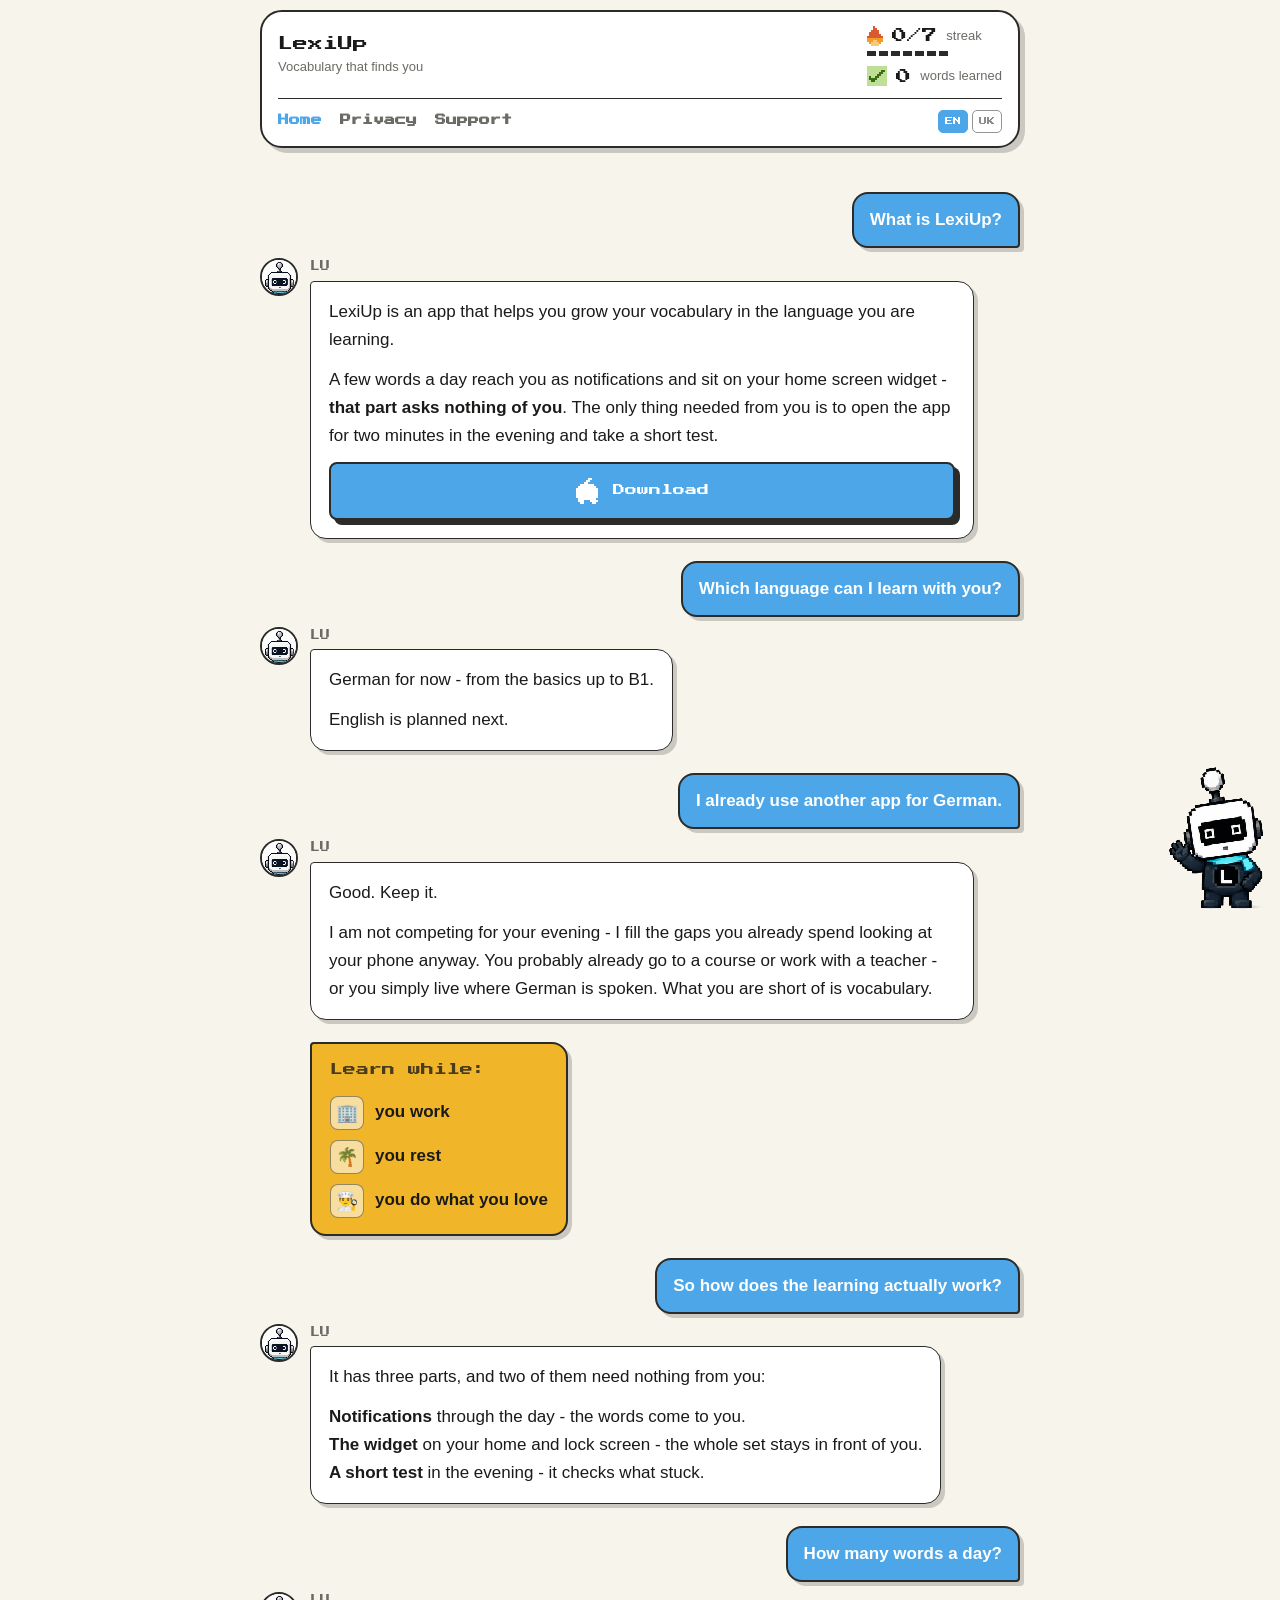
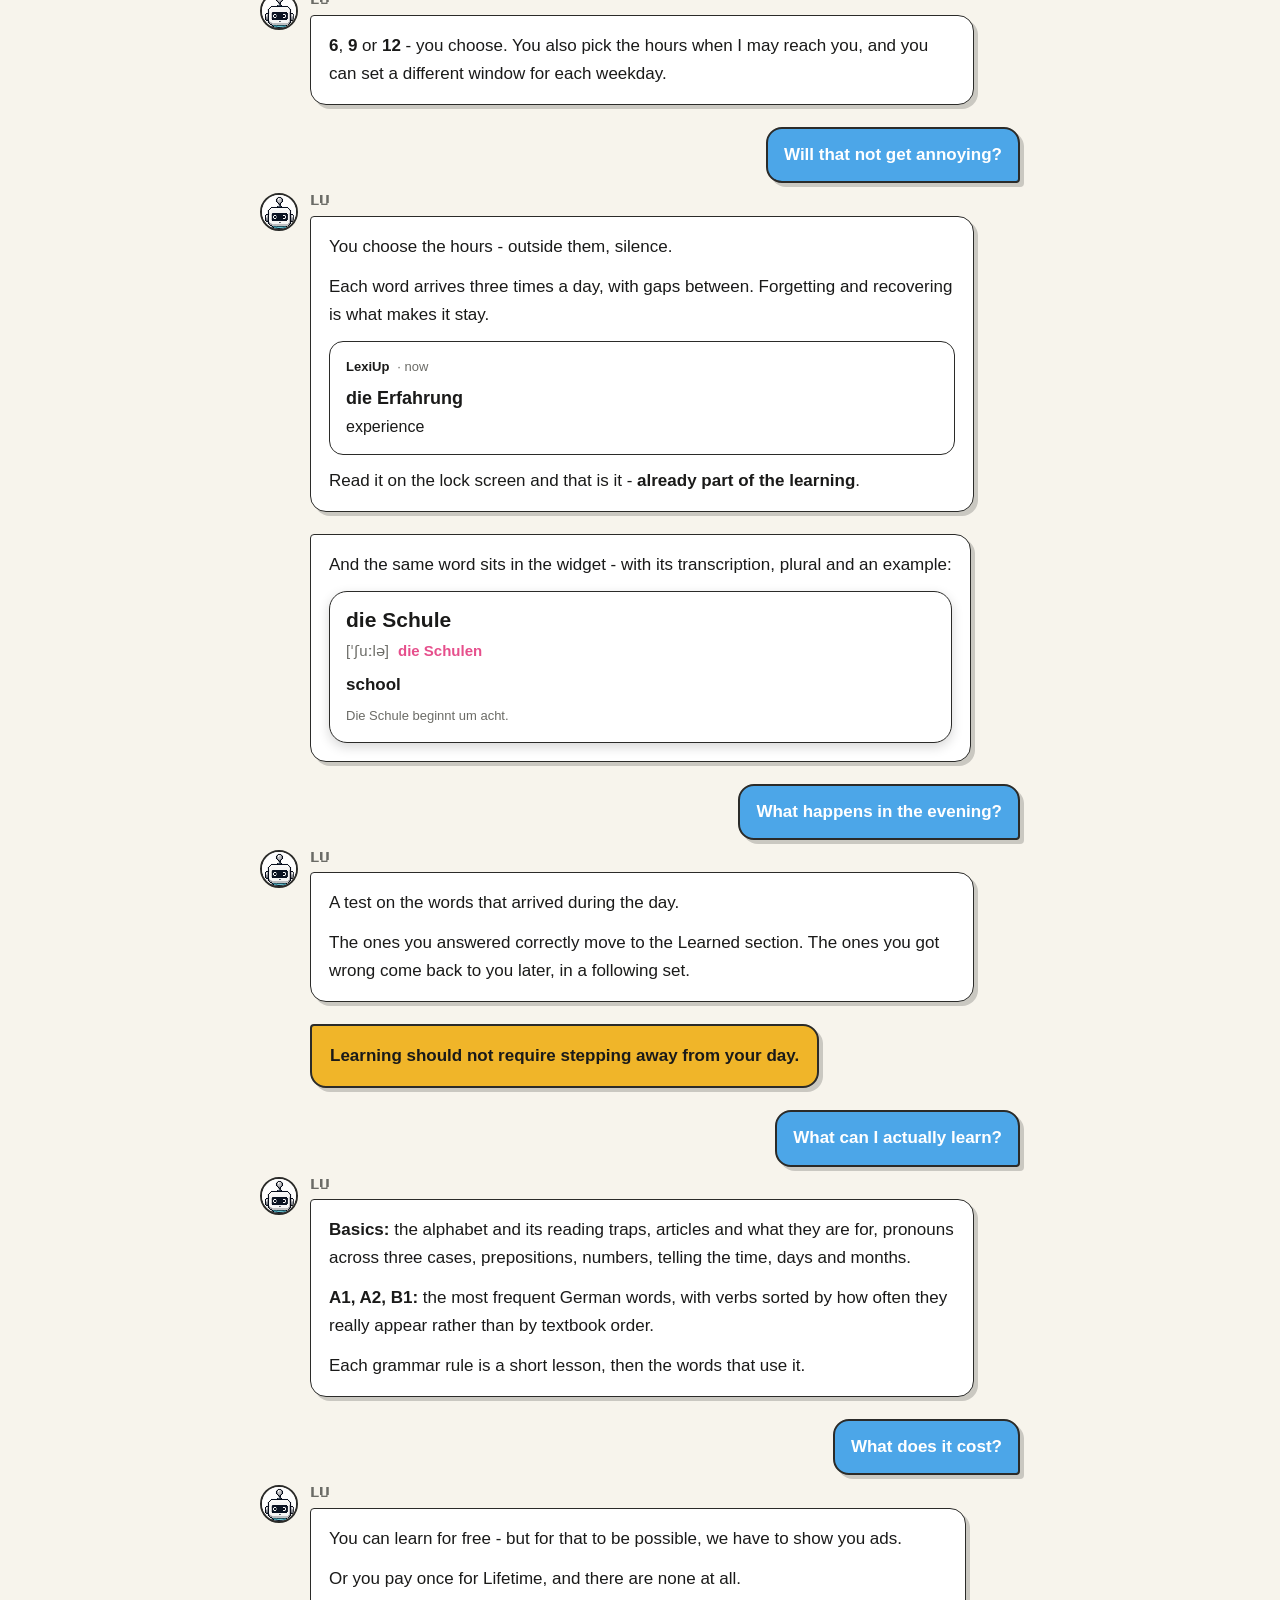
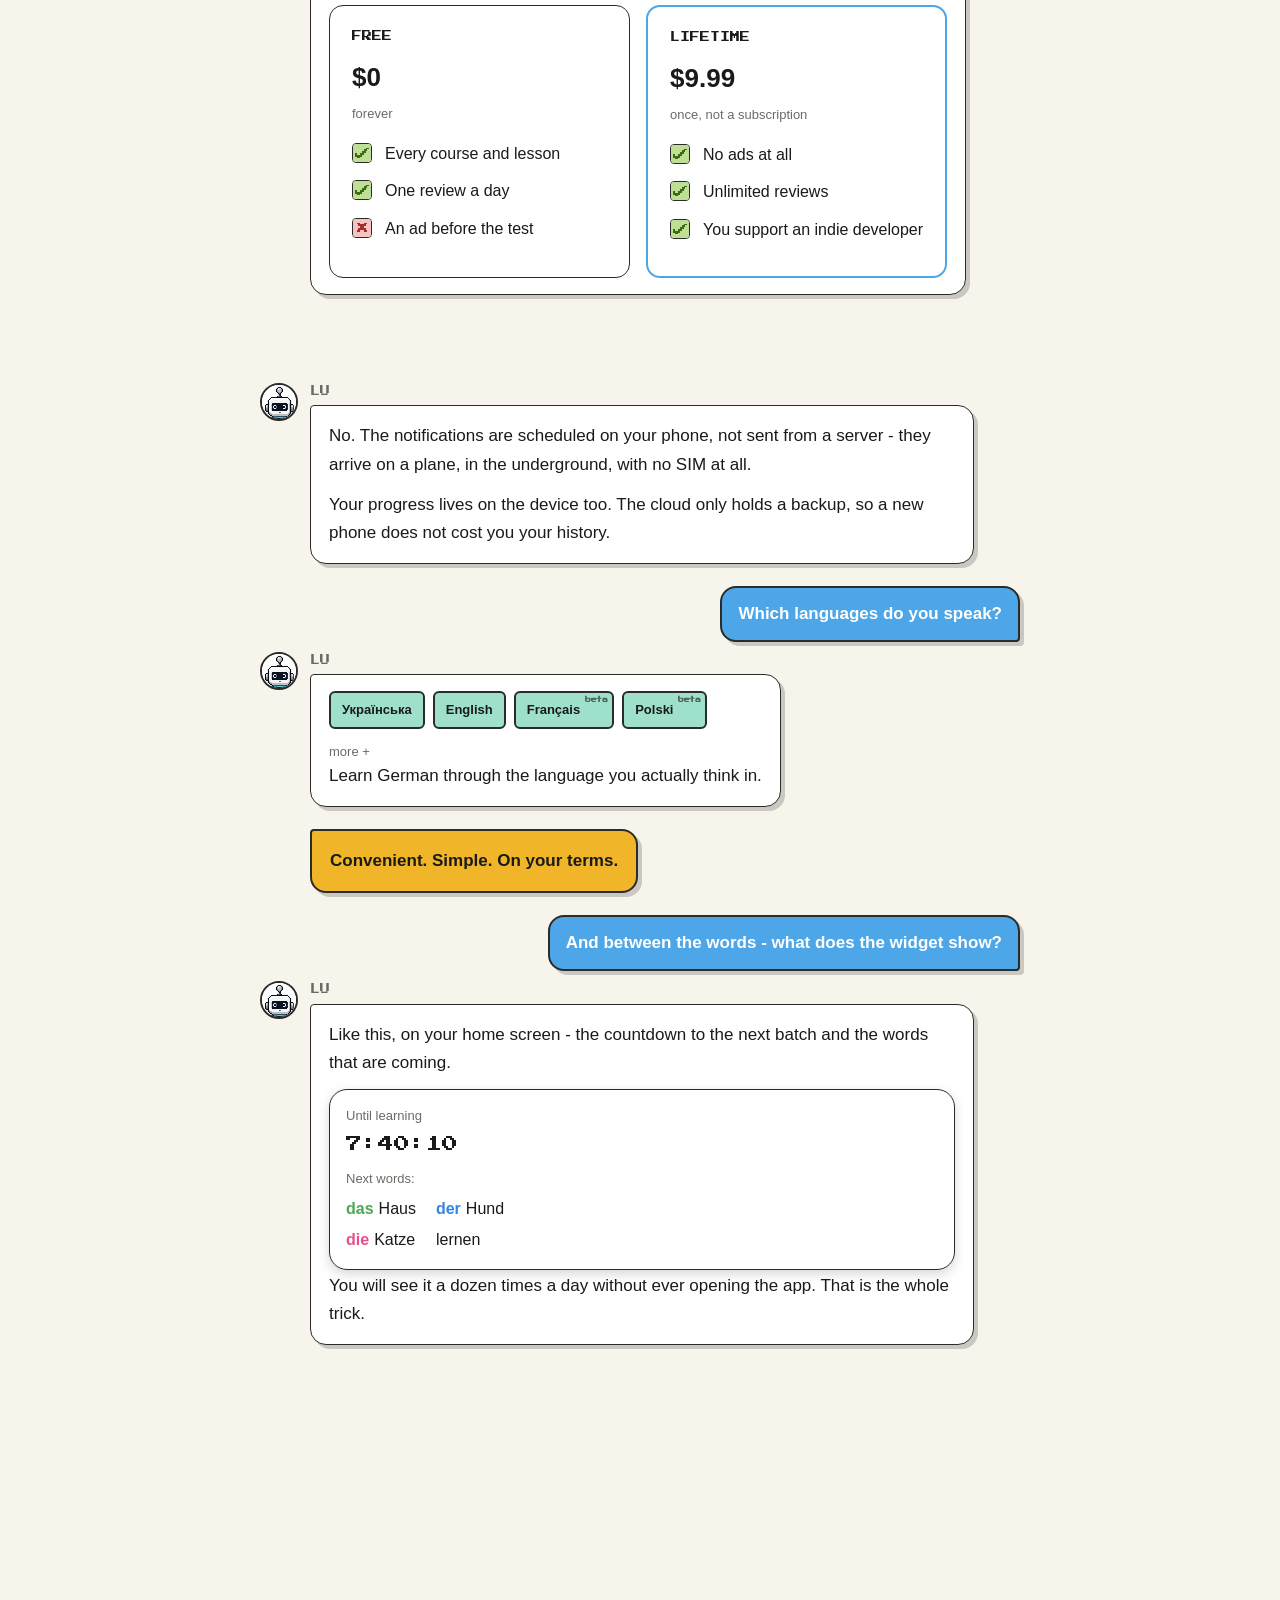
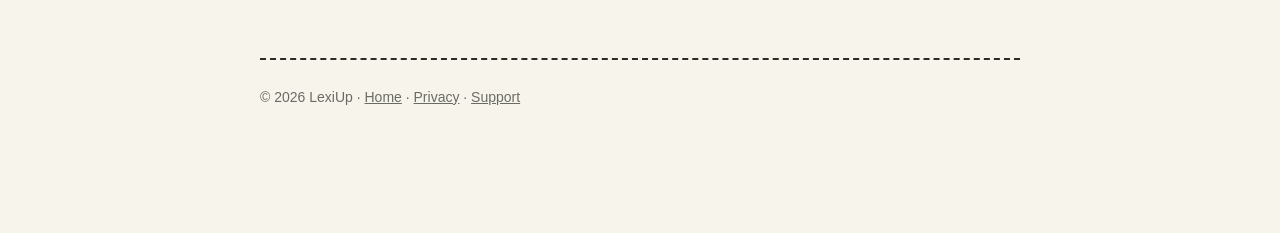
==== index.html @ 1f59432d "site: the squash works on the left pose too The per-pose sway is three classes deep, the poke rule w" ====
<!DOCTYPE html>
<html lang="en">
<head>
<meta charset="utf-8">
<meta name="viewport" content="width=device-width, initial-scale=1">
<link rel="icon" type="image/png" href="/assets/LU_Avatar.png">
<link rel="apple-touch-icon" href="/assets/LU_Avatar.png">
<title>LexiUp - a chat with LU</title>
<style>
@font-face {
    font-family: "PressStart2P";
    src: url("/assets/PressStart2P-Regular.ttf") format("truetype");
    font-display: swap;
}

:root {
    /* Straight from PixelKit.swift */
    --bg: #f7f4ec;
    --card: #ffffff;
    --outline: #2b2b29;
    --shadow: rgba(43, 43, 41, 0.22);
    --text: #1a1a19;
    --muted: #6b6b66;
    --accent: #4ca6e8;
    --mint: #9ee0cc;
    --success: #70bf45;
    --celebrate: #f0b529;
    --der: #3385e6;
    --die: #e64f8c;
    --das: #4ca854;
}

@media (prefers-color-scheme: dark) {
    :root {
        --bg: #171714;
        --card: #262624;
        --outline: #70706b;
        --shadow: rgba(112, 112, 107, 0.22);
        --text: #f2f0ea;
        --muted: #9a9a92;
    }
}

* { box-sizing: border-box; }

body {
    margin: 0;
    padding: 0 20px 72px;
    background: var(--bg);
    color: var(--text);
    font: 17px/1.65 -apple-system, BlinkMacSystemFont, "Segoe UI", Roboto, sans-serif;
    -webkit-text-size-adjust: 100%;
}

.wrap { max-width: 760px; margin: 0 auto; }

/* ---- header ---- */

.topbar {
    display: flex;
    align-items: center;
    gap: 16px;
    padding: 34px 0 22px;
    flex-wrap: wrap;
}

.topbar img {
    width: 56px;
    height: 56px;
    border-radius: 50%;
    border: 2px solid var(--outline);
    background: var(--card);
    box-shadow: 4px 4px 0 var(--shadow);
    image-rendering: pixelated;
}

.name {
    font-family: "PressStart2P", ui-monospace, monospace;
    font-size: 18px;
    line-height: 1.3;
}

.tag { color: var(--muted); font-size: 14px; margin-top: 6px; }

/* ---- app-style progress chips (a mock of the app header, sample numbers) ---- */

.stats { margin-left: auto; display: flex; gap: 10px; }

.stat {
    display: flex;
    align-items: center;
    gap: 7px;
    background: var(--card);
    border: 2px solid var(--outline);
    border-radius: 8px;
    padding: 8px 11px;
    box-shadow: 3px 3px 0 var(--shadow);
}

.stat .num {
    font-family: "PressStart2P", ui-monospace, monospace;
    font-size: 12px;
    line-height: 1;
}

.stat .cap { font-size: 10px; color: var(--muted); line-height: 1.2; }
.stat .glyph { width: 16px; height: 16px; }

.bar {
    display: flex;
    align-items: center;
    gap: 10px;
    flex-wrap: wrap;
    padding: 4px 0 14px;
    margin-bottom: 30px;
    border-bottom: 2px solid var(--outline);
}

.langswitch { margin-left: auto; display: flex; gap: 6px; }

.langswitch a {
    font-family: "PressStart2P", ui-monospace, monospace;
    font-size: 9px;
    text-decoration: none;
    color: var(--text);
    border: 2px solid var(--outline);
    border-radius: 5px;
    padding: 7px 8px;
    background: var(--card);
}

.langswitch a.on { background: var(--accent); color: #fff; }

nav { display: flex; gap: 10px; flex-wrap: wrap; }

nav a {
    font-size: 13px;
    font-weight: 600;
    text-decoration: none;
    color: var(--text);
    background: var(--card);
    border: 2px solid var(--outline);
    border-radius: 6px;
    padding: 8px 14px;
    box-shadow: 3px 3px 0 var(--shadow);
    transition: transform .08s ease-out, box-shadow .08s ease-out;
}

nav a:hover { transform: translate(1px, 1px); box-shadow: 2px 2px 0 var(--shadow); }
nav a.current { background: var(--accent); color: #fff; }

/* ---- type ---- */

h1 {
    font-family: "PressStart2P", ui-monospace, monospace;
    font-size: 23px;
    line-height: 1.55;
    margin: 0 0 18px;
}

h2 {
    font-size: 21px;
    margin: 52px 0 14px;
    padding-left: 12px;
    border-left: 4px solid var(--accent);
}

h3 { font-size: 17px; margin: 26px 0 8px; }

.lede { font-size: 19px; line-height: 1.6; color: var(--text); margin-bottom: 26px; }

.updated {
    display: inline-block;
    font-family: "PressStart2P", ui-monospace, monospace;
    font-size: 9px;
    color: var(--muted);
    border: 2px solid var(--outline);
    border-radius: 5px;
    padding: 6px 9px;
    margin-bottom: 30px;
}

p { margin: 0 0 16px; }
ul { margin: 0 0 16px; padding-left: 22px; }
li { margin-bottom: 9px; }
a { color: var(--accent); }

/* ---- App Store button ---- */

.getwrap { margin: 30px 0 8px; }

.get {
    display: inline-flex;
    align-items: center;
    gap: 13px;
    text-decoration: none;
    background: var(--accent);
    color: #fff;
    border: 2px solid var(--outline);
    border-radius: 8px;
    padding: 14px 22px;
    box-shadow: 5px 5px 0 var(--outline);
    transition: transform .08s ease-out, box-shadow .08s ease-out;
}

.get:hover { transform: translate(2px, 2px); box-shadow: 3px 3px 0 var(--outline); }
.get .apple { display: block; }
.get .small { font-size: 11px; opacity: .9; line-height: 1.2; }
.get .big { font-family: "PressStart2P", ui-monospace, monospace; font-size: 12px; margin-top: 5px; }

.soon {
    display: inline-block;
    font-size: 12px;
    font-weight: 600;
    color: var(--text);
    background: var(--celebrate);
    border: 2px solid var(--outline);
    border-radius: 5px;
    padding: 4px 9px;
    margin-left: 12px;
    vertical-align: middle;
}

.getnote { color: var(--muted); font-size: 14px; margin-top: 14px; }

/* ---- sticker card ---- */

.card {
    background: var(--card);
    border: 1.5px solid var(--outline);
    border-radius: 14px;
    padding: 22px 24px;
    margin: 26px 0;
    box-shadow: 4px 4px 0 var(--shadow);
}

.card p:last-child, .card ul:last-child, .card .feature:last-child { margin-bottom: 0; }
.card h3:first-child { margin-top: 0; }

/* ---- numbered steps ---- */

.steps { display: grid; gap: 16px; margin: 26px 0; }

.step {
    display: flex;
    gap: 16px;
    align-items: flex-start;
    background: var(--card);
    border: 1.5px solid var(--outline);
    border-radius: 14px;
    padding: 20px 22px;
    box-shadow: 4px 4px 0 var(--shadow);
}

.step .n {
    flex: none;
    width: 34px;
    height: 34px;
    display: grid;
    place-items: center;
    font-family: "PressStart2P", ui-monospace, monospace;
    font-size: 13px;
    color: #fff;
    background: var(--accent);
    border: 2px solid var(--outline);
    border-radius: 7px;
}

.step h3 { margin: 2px 0 6px; font-size: 17px; }
.step p { margin: 0; color: var(--muted); font-size: 16px; }

/* ---- phone mock: a push and the widget ---- */

.mock { display: grid; gap: 14px; margin: 26px 0; }

.push {
    background: var(--card);
    border: 1.5px solid var(--outline);
    border-radius: 14px;
    padding: 14px 16px;
    box-shadow: 4px 4px 0 var(--shadow);
}

.push .head {
    display: flex;
    align-items: center;
    gap: 8px;
    font-size: 13px;
    color: var(--muted);
    margin-bottom: 7px;
}

.push .head b { color: var(--text); font-size: 13px; }
.push .word { font-size: 18px; font-weight: 700; }
.push .tr { color: var(--muted); font-size: 16px; }

.chip {
    display: inline-block;
    font-size: 13px;
    font-weight: 700;
    color: #fff;
    border-radius: 4px;
    padding: 2px 7px;
    margin-right: 7px;
}

.chip.der { background: var(--der); }
.chip.die { background: var(--die); }
.chip.das { background: var(--das); }

/* ---- feature ticks ---- */

.feature { display: flex; gap: 13px; align-items: flex-start; margin-bottom: 15px; }
.feature:last-child { margin-bottom: 0; }

/* The app's own glyphs - PixelGlyph.check and .cross - rather than a shape
   faked with pseudo-elements, which distorted at smaller sizes. */
.gtick {
    flex: none;
    display: block;
    margin-top: 3px;
    border: 1.5px solid var(--outline);
    border-radius: 4px;
}

/* ---- pricing ---- */

.plans { display: grid; grid-template-columns: 1fr 1fr; gap: 16px; margin: 26px 0; }

.plan {
    background: var(--card);
    border: 1.5px solid var(--outline);
    border-radius: 14px;
    padding: 22px;
    box-shadow: 4px 4px 0 var(--shadow);
}

.plan.best { border: 2.5px solid var(--accent); }

.plan .ptitle {
    font-family: "PressStart2P", ui-monospace, monospace;
    font-size: 10px;
    margin-bottom: 12px;
}

.plan .price { font-size: 26px; font-weight: 800; margin-bottom: 4px; }
.plan .per { color: var(--muted); font-size: 13px; margin-bottom: 16px; }
.plan .feature { font-size: 16px; margin-bottom: 11px; }
.plan .gtick { margin-top: 2px; }

/* ---- languages ---- */

.langs { display: flex; flex-wrap: wrap; gap: 8px; }

.lang {
    font-size: 13px;
    font-weight: 600;
    border: 2px solid var(--outline);
    border-radius: 6px;
    padding: 6px 11px;
    background: var(--mint);
    color: #1a1a19;
}

/* ---- callout ---- */

.note {
    border-left: 4px solid var(--celebrate);
    background: var(--card);
    border-radius: 0 10px 10px 0;
    padding: 16px 18px;
    margin: 24px 0;
}

.note p:last-child { margin-bottom: 0; }

/* ---- footer ---- */

footer {
    margin-top: 68px;
    padding-top: 26px;
    border-top: 2px dashed var(--outline);
    color: var(--muted);
    font-size: 14px;
}

footer a { color: var(--muted); }

/* LU stands in the footer's corner - part of the page, not fixed to the
   window, where he floated over the conversation while scrolling. The slow
   sway is the only motion on the page. */
footer { position: relative; padding-right: 150px; padding-bottom: 34px; }

/* Back to the screen's corner - it framed him better than the footer did.
   Fixed, so he stays in the corner while the conversation scrolls past. */
.footsig {
    position: fixed;
    right: -26px;
    bottom: -24px;
    width: 168px;
    z-index: 5;
    transition: transform .44s cubic-bezier(.45, 0, .55, 1);
}

/* The sway lives on the image so the wrapper's transform is free for the
   escape - two animations on one element would fight. */
.footsig img { transform-origin: bottom center; }

/* Each pose sways on its own, mirrored, so the left one leans into the page
   the way the right one does. Stated per pose rather than on the shared
   selector - the later .footsig img rule made that ambiguous. */
.footsig .lu-r { animation: lu-sway 4.5s ease-in-out infinite; }
.footsig.left .lu-l { animation: lu-sway-l 4.5s ease-in-out infinite; }

/* Two poses, one per side. Both ship in the markup so the swap has nothing
   to load at the moment he lands. */
.footsig .lu-l { display: none; }
.footsig.left .lu-r { display: none; }
.footsig.left .lu-l { display: block; }

/* Second post: the other bottom corner. Two only, so it reads as a dash
   from one side to the other rather than random hopping. */
.footsig.left { left: -26px; right: auto; }

/* Off through the side edge, then back in from the opposite one. Both
   classes want the same offsets: leaving right and arriving from the right
   are the same position. */
.footsig.escaping, .footsig.entering { transform: translateX(190%); }
.footsig.left.escaping, .footsig.left.entering { transform: translateX(-190%); }
.footsig.no-anim { transition: none; }

/* Smear on the way out: he crouches, then stretches along the direction of
   travel and blurs, the way a sprite reads as fast. */
.footsig.escaping .lu-r,
.footsig.escaping .lu-l { animation: lu-dash .44s cubic-bezier(.5, 0, .9, .6) both; }

@keyframes lu-dash {
    0%   { transform: scale(1, 1);        filter: none; }
    22%  { transform: scale(.86, 1.12);   filter: none; }
    55%  { transform: scale(1.32, .84);   filter: blur(1.5px); }
    100% { transform: scale(1.55, .74);   filter: blur(3px); }
}

/* And settles on arrival instead of appearing rigid. */
.footsig.arriving .lu-r,
.footsig.arriving .lu-l { animation: lu-land .34s ease-out both; }

@keyframes lu-land {
    0%   { transform: scale(1.4, .8); filter: blur(2px); }
    60%  { transform: scale(.94, 1.06); filter: none; }
    100% { transform: scale(1, 1); filter: none; }
}

.footsig img { display: block; width: 100%; image-rendering: pixelated; }

/* Tap him and he says something. The bubble is a plain sibling, hidden until
   JS shows it - with JS off he is simply a picture. */
.footsig { cursor: pointer; -webkit-tap-highlight-color: transparent; }
/* Both poses, and specific enough to beat the per-pose sway: on the left
   that rule is three classes deep and was winning. */
.footsig.poked .lu-r,
.footsig.poked.left .lu-l { animation: lu-poke .32s ease-out; }

@keyframes lu-poke {
    0%   { transform: scale(1, 1); }
    35%  { transform: scale(1.06, .92); }
    70%  { transform: scale(.97, 1.04); }
    100% { transform: scale(1, 1); }
}

.lusay {
    position: fixed;
    z-index: 6;
    right: 118px;
    bottom: 92px;
    max-width: 210px;
    background: var(--card);
    border: 2px solid var(--outline);
    border-radius: 14px 14px 4px 14px;
    box-shadow: 4px 4px 0 var(--shadow);
    padding: 10px 13px;
    font-size: 14px;
    font-weight: 600;
    line-height: 1.4;
    opacity: 0;
    transform: translateY(6px);
    transition: opacity .18s ease-out, transform .18s ease-out;
    pointer-events: none;
    z-index: 2;
}

.lusay.on { opacity: 1; transform: none; }

.lusay.left {
    left: 104px;
    right: auto;
    bottom: 104px;
    border-radius: 14px 14px 14px 4px;
}

@media (max-width: 560px) {
    .lusay { right: 104px; bottom: 80px; max-width: 175px; font-size: 13px; }
    .lusay.left { left: 74px; bottom: 92px; }
}

@keyframes lu-sway {
    0%, 100% { transform: rotate(-3.5deg); }
    50%      { transform: rotate(3.5deg); }
}

@keyframes lu-sway-l {
    0%, 100% { transform: rotate(3.5deg); }
    50%      { transform: rotate(-3.5deg); }
}

@media (prefers-reduced-motion: reduce) {
    .footsig img { animation: none !important; filter: none !important; }
    .footsig { transition: none; }
}

@media (max-width: 560px) {
    footer { padding-right: 20px; }

    /* No negative offset here: the phone's bottom edge cut his legs off.
       He stands fully visible, just smaller. */
    .footsig { width: 118px; right: -14px; bottom: 10px; }
}

code {
    font-family: ui-monospace, SFMono-Regular, Menlo, monospace;
    font-size: 15px;
    background: var(--card);
    border: 1px solid var(--outline);
    border-radius: 5px;
    padding: 1px 6px;
}

@media (max-width: 560px) {
    .name { font-size: 15px; }
    h1 { font-size: 17px; line-height: 1.6; }
    h2 { font-size: 19px; }
    .lede { font-size: 17px; }
    .plans { grid-template-columns: 1fr; }
    .topbar img { width: 48px; height: 48px; }
    .topbar { padding: 26px 0 16px; }
    nav a { font-size: 12px; padding: 7px 11px; }
    .langswitch a { padding: 6px 7px; }
}

/* ---- the app's header card ---- */

/* Fixed, not sticky: out of the document flow, so shrinking it cannot
   change the page height and cannot move the scroll position. That is the
   whole reason the collapse is safe now. */
.stickyhead {
    position: fixed;
    top: 0;
    left: 0;
    right: 0;
    z-index: 100;
    background: var(--bg);
    padding: 10px 20px 0;
}

.stickyhead > .appcard { max-width: 760px; margin: 0 auto; }

/* Space is reserved once, for the EXPANDED height, and never changes. The
   collapsed header simply leaves a band of page background behind it, which
   is invisible because it is the same colour. */
/* display:none cannot be animated, so everything that disappears collapses
   through max-height and opacity instead. The header is fixed, so none of
   this moves the page. */
.appcard { transition: padding .22s ease; }

.appcard .bar,
.who-goal,
.srow .cap,
.segs {
    overflow: hidden;
    transition: max-height .24s ease, max-width .24s ease, opacity .18s ease,
                margin .24s ease, padding .24s ease, border-width .24s ease;
}

.appcard .bar { max-height: 70px; opacity: 1; }
.who-goal { max-height: 30px; opacity: 1; }
.srow .cap { max-height: 24px; max-width: 220px; opacity: 1; }
.segs { max-height: 16px; opacity: 1; }

#head.collapsed .appcard { padding-top: 10px; padding-bottom: 10px; }
#head.collapsed .bar { max-height: 0; opacity: 0; margin-top: 0; padding-top: 0; border-top-width: 0; }
#head.collapsed .who-goal { max-height: 0; opacity: 0; margin-top: 0; }
/* The app passes caption: nil in compact - the label does not exist, so it
   takes no width either. Collapsing only the height left the row stretched
   with a gap on the right. */
#head.collapsed .srow .cap { max-height: 0; max-width: 0; opacity: 0; margin: 0; }
#head.collapsed .segs { max-height: 0; opacity: 0; margin-top: 0; }

/* The two stats sit side by side once their captions are gone, otherwise
   the card stays as tall as it was and the collapse buys nothing. */
.appstats { transition: gap .24s ease; }
#head.collapsed .appstats { flex-direction: row; align-items: center; gap: 12px; }
#head.collapsed .srow { gap: 7px; }
#head.collapsed .who-name { font-size: 13px; }
#head.collapsed .appcard { padding-top: 9px; padding-bottom: 9px; }
#head.collapsed .cardtop { gap: 12px; }

/* The nav is the header's bottom section, the way the cheat sheets are in
   the app: a divider, then one flat row - not a second deck of buttons. */
.appcard .bar {
    margin: 11px 0 0;
    padding: 11px 0 0;
    border-top: 1.5px solid var(--outline);
    border-bottom: 0;
    display: flex;
    align-items: center;
    gap: 16px;
}

.appcard nav { gap: 18px; }

.appcard nav a {
    background: none;
    border: 0;
    box-shadow: none;
    padding: 0;
    font-family: "PressStart2P", ui-monospace, monospace;
    font-size: 11px;
    color: var(--muted);
}

.appcard nav a:hover { transform: none; box-shadow: none; color: var(--text); }
.appcard nav a.current { background: none; color: var(--accent); }

.appcard .langswitch { gap: 4px; }

.appcard .langswitch a {
    background: none;
    border: 1.5px solid var(--outline);
    opacity: .5;
    padding: 4px 6px;
    font-size: 8px;
}

.appcard .langswitch a.on { background: var(--accent); border-color: var(--accent); color: #fff; opacity: 1; }


.appcard {
    display: flex;
    flex-direction: column;
    gap: 0;
    background: var(--card);
    border: 2px solid var(--outline);
    border-radius: 22px;
    padding: 13px 16px;
    box-shadow: 5px 5px 0 var(--shadow);
}

.cardtop { display: flex; align-items: center; gap: 14px; }

.appcard .ava {
    flex: none;
    width: 54px;
    height: 54px;
    border-radius: 50%;
    border: 2px solid var(--outline);
    background: var(--bg);
    image-rendering: pixelated;
    transition: width .18s ease-out, height .18s ease-out;
}

.who-name {
    font-family: "PressStart2P", ui-monospace, monospace;
    font-size: 15px;
    line-height: 1.3;
}
.who-goal { font-size: 13px; color: var(--muted); margin-top: 3px; }

.appstats { margin-left: auto; display: flex; flex-direction: column; gap: 9px; }

.srow { display: flex; align-items: center; gap: 9px; }
.srow .g { flex: none; display: block; }
.srow .num { font-family: "PressStart2P", ui-monospace, monospace; font-size: 15px; line-height: 1; }
.srow .cap { font-size: 13px; color: var(--muted); white-space: nowrap; }

/* segmented progress bar, same idea as PixelProgressBar */
.segs { display: flex; gap: 3px; margin-top: 5px; }
.seg { width: 9px; height: 5px; background: var(--outline); opacity: .18; }
.seg.on { background: var(--celebrate); opacity: 1; }

@media (max-width: 560px) {
    .who-name { font-size: 12px; }
    .who-goal { font-size: 12px; }
    .srow .cap { font-size: 11px; }
    .srow .num { font-size: 13px; }
    /* gap must stay 0: the card is a column, and a flex gap survives even
       when the collapsed nav has zero height - that was the empty band
       under the row. */
    .appcard { gap: 0; padding: 12px; border-radius: 18px; }
    .appcard .ava { width: 44px; height: 44px; }
}

@media (max-width: 560px) {
    .appcard nav { gap: 12px; }
    .appcard nav a { font-size: 9px; }
    .appcard .bar { gap: 10px; }
}

@media (max-width: 400px) {
    .srow .cap { display: none; }
    .appcard nav a { font-size: 8px; }
}

body { padding-bottom: 90px; }

.thread { display: flex; flex-direction: column; gap: 22px; margin-top: 26px; }

/* Messages ride above LU: he stays in the corner and they slide over him,
   so he never covers what you are reading. */
.turn { position: relative; z-index: 1; }

/* A question sits close to the answer it belongs to, not evenly spaced
   between neighbours. */
.turn.q { margin-bottom: -12px; }
.turn { display: flex; flex-direction: column; gap: 10px; }

.me { align-self: flex-end; max-width: 82%; }

.me .bubble {
    background: var(--accent);
    color: #fff;
    border: 2px solid var(--outline);
    border-radius: 16px 16px 4px 16px;
    padding: 12px 16px;
    box-shadow: 4px 4px 0 var(--shadow);
    font-weight: 600;
}

.lu { display: flex; gap: 12px; align-items: flex-start; max-width: 94%; }

.lu img {
    flex: none;
    width: 38px;
    height: 38px;
    border-radius: 50%;
    border: 2px solid var(--outline);
    background: var(--card);
    image-rendering: pixelated;
}

.lu .bubble {
    background: var(--card);
    border: 1.5px solid var(--outline);
    border-radius: 4px 16px 16px 16px;
    padding: 16px 18px;
    box-shadow: 4px 4px 0 var(--shadow);
}

/* Consecutive messages from the same sender: indented to the bubble column,
   no repeated avatar or name. */
.lu.same { padding-left: 50px; }

.lu .bubble p { margin-bottom: 12px; }
.lu .bubble p:last-child { margin-bottom: 0; }

.who {
    font-family: "PressStart2P", ui-monospace, monospace;
    font-size: 10px;
    color: var(--muted);
    margin-bottom: 6px;
}

/* "LU is typing" - three dots in a bubble, shown for a beat before the
   answer replaces them. Same idea as the onboarding chat in the app. */
.typing {
    display: none;
    gap: 5px;
    align-items: center;
    width: fit-content;
    background: var(--card);
    border: 1.5px solid var(--outline);
    border-radius: 4px 16px 16px 16px;
    box-shadow: 4px 4px 0 var(--shadow);
    padding: 15px 18px;
}

.typing span {
    width: 8px;
    height: 8px;
    border-radius: 50%;
    background: var(--muted);
    animation: lu-type 1.1s ease-in-out infinite;
}

.typing span:nth-child(2) { animation-delay: .18s; }
.typing span:nth-child(3) { animation-delay: .36s; }

@keyframes lu-type {
    0%, 60%, 100% { opacity: .3; transform: translateY(0); }
    30%           { opacity: 1;  transform: translateY(-4px); }
}

.turn.typing-now .typing { display: flex; }

/* The visitor's own line types too - in his colours, and on his side. */
.me-typing {
    margin-left: auto;
    background: var(--accent);
    border-width: 2px;
    border-radius: 16px 16px 4px 16px;
}

.me-typing span { background: rgba(255,255,255,.85); }
.turn.typing-now .bubble { display: none; }

/* The dots do not vanish - they fade and shrink toward their anchor while
   the message rises into their place, so the swap reads as one movement. */
.typing {
    transition: opacity .17s ease-out, transform .17s ease-out;
    transform-origin: left center;
}

.me-typing { transform-origin: right center; }
.turn.typing-out .typing { opacity: 0; transform: scale(.86); }

.turn .bubble { transition: opacity .24s ease-out, transform .24s ease-out; }

.js .turn:not(.seen) .bubble,
.turn.typing-now .bubble { opacity: 0; transform: translateY(6px) scale(.985); }

.turn.seen:not(.typing-now) .bubble { opacity: 1; transform: none; }

@media (prefers-reduced-motion: reduce) {
    .typing span { animation: none; }
}

/* reveal on scroll - opt-in, never a blocker */
@media (prefers-reduced-motion: no-preference) {
    .js .turn { opacity: 0; transform: translateY(14px); transition: opacity .45s ease-out, transform .45s ease-out; }
    .js .turn.seen { opacity: 1; transform: none; }
}

.plans { margin: 4px 0 0; }
.plan { box-shadow: none; }
.getwrap { margin: 10px 0 2px; }

/* One label, one line: .small and .big were inline spans, so the two lines
   ran into each other. */
.get .big { font-family: "PressStart2P", ui-monospace, monospace; font-size: 12px; margin: 0; }

/* Full width of the bubble - an inline-flex button floated in the middle of
   a message looked like a stray chip. */
.getwrap .get { display: flex; width: 100%; justify-content: center; }

.bubble.shout { background: var(--celebrate); border-width: 2px; }

.shout-lead {
    font-family: "PressStart2P", ui-monospace, monospace;
    font-size: 13px;
    line-height: 1.5;
    color: rgba(26,26,25,.78);
    margin: 0 0 16px !important;
}

/* Same size and leading as any other message: the yellow already carries
   the emphasis, a second signal in the type only made the page louder. */
.shout-big {
    font-size: 17px;
    font-weight: 700;
    line-height: 1.65;
    color: #1a1a19;
    margin: 0 !important;
}

.bubble.shout .whens { display: grid; gap: 10px; }

.bubble.shout .when {
    display: flex;
    align-items: center;
    gap: 11px;
    font-size: 17px;
    font-weight: 600;
    line-height: 1.35;
    color: #1a1a19;
}

.lang { position: relative; }

/* Pinned to the corner rather than stacked under the name, which made the
   chip taller than its neighbours. */
.lang.beta { padding-right: 32px; }

.lang i {
    position: absolute;
    top: 3px;
    right: 5px;
    font-style: normal;
    font-family: "PressStart2P", ui-monospace, monospace;
    font-size: 6px;
    opacity: .6;
    letter-spacing: -0.5px;
}

.more { margin-top: 12px; }

.more summary {
    cursor: pointer;
    font-size: 13px;
    color: var(--muted);
    list-style: none;
}

.more summary::-webkit-details-marker { display: none; }
.more summary::after { content: " +"; }
.more[open] summary::after { content: " -"; }
.more .langs { margin-top: 10px; }

.bubble.shout .when .ic {
    flex: none;
    width: 34px;
    height: 34px;
    display: grid;
    place-items: center;
    font-size: 18px;
    background: rgba(255,255,255,.55);
    border: 1.5px solid rgba(26,26,25,.45);
    border-radius: 8px;
}

/* ---- widget showing the current word: the systemSmall/Medium layout ---- */

.wcard { margin: 4px 0 2px; }
.wcard .wtitle { font-size: 21px; font-weight: 700; line-height: 1.2; }
.wcard .wtitle .art { margin-right: 6px; }
.wcard .wmeta { display: flex; gap: 9px; align-items: baseline; margin-top: 6px; font-size: 15px; }
.wcard .ipa { color: var(--muted); }
.wcard .plural { color: var(--die); font-weight: 600; }
.wcard .wtr { font-size: 17px; font-weight: 700; margin-top: 8px; }
.wcard .wex { font-size: 13px; color: var(--muted); margin-top: 6px; }

/* ---- home screen widget, same layout as the onboarding mock ---- */

.widget {
    background: var(--card);
    border: 1.5px solid var(--outline);
    border-radius: 18px;
    padding: 15px 16px;
    box-shadow: 0 4px 12px rgba(0,0,0,.16);
    margin: 4px 0 2px;
}

/* An iOS notification is a bold title and a plain body - nothing else. */
.push .tr { color: var(--text); font-style: normal; }

.widget .cd-cap { font-size: 13px; color: var(--muted); }
.widget .cd { font-family: "PressStart2P", ui-monospace, monospace; font-size: 16px; margin: 5px 0 10px; }
.widget .nx { font-size: 13px; color: var(--muted); margin-bottom: 7px; }
.wcols { display: flex; gap: 20px; }
.wcol { display: flex; flex-direction: column; gap: 5px; }
.wword { font-size: 16px; }
.wword .art { font-weight: 700; margin-right: 5px; }
.wword .art.der { color: var(--der); }
.wword .art.die { color: var(--die); }
.wword .art.das { color: var(--das); }

@media (max-width: 560px) {
    .stats { margin-left: 0; width: 100%; }
    .stat { flex: 1; }
}
</style>
</head>
<body>
<div class="wrap">

<svg width="0" height="0" style="position:absolute" aria-hidden="true"><symbol id="gcheck" viewBox="0 0 20 20"><rect x="0" y="0" width="20" height="2" fill="#BFDE96"/><rect x="0" y="2" width="20" height="2" fill="#BFDE96"/><rect x="0" y="4" width="14" height="2" fill="#BFDE96"/><rect x="14" y="4" width="4" height="2" fill="#3B6E12"/><rect x="18" y="4" width="2" height="2" fill="#BFDE96"/><rect x="0" y="6" width="12" height="2" fill="#BFDE96"/><rect x="12" y="6" width="4" height="2" fill="#3B6E12"/><rect x="16" y="6" width="4" height="2" fill="#BFDE96"/><rect x="0" y="8" width="10" height="2" fill="#BFDE96"/><rect x="10" y="8" width="4" height="2" fill="#3B6E12"/><rect x="14" y="8" width="6" height="2" fill="#BFDE96"/><rect x="0" y="10" width="2" height="2" fill="#BFDE96"/><rect x="2" y="10" width="2" height="2" fill="#3B6E12"/><rect x="4" y="10" width="4" height="2" fill="#BFDE96"/><rect x="8" y="10" width="4" height="2" fill="#3B6E12"/><rect x="12" y="10" width="8" height="2" fill="#BFDE96"/><rect x="0" y="12" width="2" height="2" fill="#BFDE96"/><rect x="2" y="12" width="8" height="2" fill="#3B6E12"/><rect x="10" y="12" width="10" height="2" fill="#BFDE96"/><rect x="0" y="14" width="4" height="2" fill="#BFDE96"/><rect x="4" y="14" width="4" height="2" fill="#3B6E12"/><rect x="8" y="14" width="12" height="2" fill="#BFDE96"/><rect x="0" y="16" width="20" height="2" fill="#BFDE96"/><rect x="0" y="18" width="20" height="2" fill="#BFDE96"/></symbol><symbol id="gcross" viewBox="0 0 20 20"><rect x="0" y="0" width="20" height="2" fill="#F7C2C2"/><rect x="0" y="2" width="20" height="2" fill="#F7C2C2"/><rect x="0" y="4" width="4" height="2" fill="#F7C2C2"/><rect x="4" y="4" width="4" height="2" fill="#A32E2E"/><rect x="8" y="4" width="4" height="2" fill="#F7C2C2"/><rect x="12" y="4" width="4" height="2" fill="#A32E2E"/><rect x="16" y="4" width="4" height="2" fill="#F7C2C2"/><rect x="0" y="6" width="6" height="2" fill="#F7C2C2"/><rect x="6" y="6" width="8" height="2" fill="#A32E2E"/><rect x="14" y="6" width="6" height="2" fill="#F7C2C2"/><rect x="0" y="8" width="8" height="2" fill="#F7C2C2"/><rect x="8" y="8" width="4" height="2" fill="#A32E2E"/><rect x="12" y="8" width="8" height="2" fill="#F7C2C2"/><rect x="0" y="10" width="6" height="2" fill="#F7C2C2"/><rect x="6" y="10" width="8" height="2" fill="#A32E2E"/><rect x="14" y="10" width="6" height="2" fill="#F7C2C2"/><rect x="0" y="12" width="4" height="2" fill="#F7C2C2"/><rect x="4" y="12" width="4" height="2" fill="#A32E2E"/><rect x="8" y="12" width="4" height="2" fill="#F7C2C2"/><rect x="12" y="12" width="4" height="2" fill="#A32E2E"/><rect x="16" y="12" width="4" height="2" fill="#F7C2C2"/><rect x="0" y="14" width="20" height="2" fill="#F7C2C2"/><rect x="0" y="16" width="20" height="2" fill="#F7C2C2"/><rect x="0" y="18" width="20" height="2" fill="#F7C2C2"/></symbol></svg>
<div class="stickyhead" id="head">
    <div class="appcard">
      <div class="cardtop">
        <div>
            <div class="who-name">LexiUp</div>
            <div class="who-goal">Vocabulary that finds you</div>
        </div>
        <div class="appstats">
            <div>
                <div class="srow">
                    <svg class="g" viewBox="0 0 16 20" width="16" height="20" shape-rendering="crispEdges" aria-hidden="true"><rect x="6" y="0" width="2" height="2" fill="#D95930"/><rect x="6" y="2" width="4" height="2" fill="#D95930"/><rect x="4" y="4" width="8" height="2" fill="#D95930"/><rect x="2" y="6" width="10" height="2" fill="#D95930"/><rect x="2" y="8" width="12" height="2" fill="#D95930"/><rect x="0" y="10" width="16" height="2" fill="#D95930"/><rect x="0" y="12" width="16" height="2" fill="#F09E26"/><rect x="0" y="14" width="6" height="2" fill="#F09E26"/><rect x="6" y="14" width="4" height="2" fill="#FAC775"/><rect x="10" y="14" width="6" height="2" fill="#F09E26"/><rect x="2" y="16" width="2" height="2" fill="#F09E26"/><rect x="4" y="16" width="8" height="2" fill="#FAC775"/><rect x="12" y="16" width="2" height="2" fill="#F09E26"/><rect x="4" y="18" width="8" height="2" fill="#FAC775"/></svg>
                    <span class="num" id="streak">0/7</span>
                    <span class="cap">streak</span>
                </div>
                <div class="segs" id="segs"><span class="seg" data-i="0"></span><span class="seg" data-i="1"></span><span class="seg" data-i="2"></span><span class="seg" data-i="3"></span><span class="seg" data-i="4"></span><span class="seg" data-i="5"></span><span class="seg" data-i="6"></span></div>
            </div>
            <div class="srow">
                <svg class="g" viewBox="0 0 20 20" width="20" height="20" shape-rendering="crispEdges" aria-hidden="true"><rect x="0" y="0" width="20" height="2" fill="#BFDE96"/><rect x="0" y="2" width="20" height="2" fill="#BFDE96"/><rect x="0" y="4" width="14" height="2" fill="#BFDE96"/><rect x="14" y="4" width="4" height="2" fill="#3B6E12"/><rect x="18" y="4" width="2" height="2" fill="#BFDE96"/><rect x="0" y="6" width="12" height="2" fill="#BFDE96"/><rect x="12" y="6" width="4" height="2" fill="#3B6E12"/><rect x="16" y="6" width="4" height="2" fill="#BFDE96"/><rect x="0" y="8" width="10" height="2" fill="#BFDE96"/><rect x="10" y="8" width="4" height="2" fill="#3B6E12"/><rect x="14" y="8" width="6" height="2" fill="#BFDE96"/><rect x="0" y="10" width="2" height="2" fill="#BFDE96"/><rect x="2" y="10" width="2" height="2" fill="#3B6E12"/><rect x="4" y="10" width="4" height="2" fill="#BFDE96"/><rect x="8" y="10" width="4" height="2" fill="#3B6E12"/><rect x="12" y="10" width="8" height="2" fill="#BFDE96"/><rect x="0" y="12" width="2" height="2" fill="#BFDE96"/><rect x="2" y="12" width="8" height="2" fill="#3B6E12"/><rect x="10" y="12" width="10" height="2" fill="#BFDE96"/><rect x="0" y="14" width="4" height="2" fill="#BFDE96"/><rect x="4" y="14" width="4" height="2" fill="#3B6E12"/><rect x="8" y="14" width="12" height="2" fill="#BFDE96"/><rect x="0" y="16" width="20" height="2" fill="#BFDE96"/><rect x="0" y="18" width="20" height="2" fill="#BFDE96"/></svg>
                <span class="num" id="learned">0</span>
                <span class="cap">words learned</span>
            </div>
        </div>
      </div>
      <div class="bar">
    <nav>
        <a href="/index.html" class="current">Home</a>
        <a href="/privacy.html">Privacy</a>
        <a href="/support.html">Support</a>
    </nav>
    <div class="langswitch"><a class="on" href="/index.html">EN</a><a href="/ua/index.html">UK</a></div>
</div>
    </div>
</div>

<div class="thread">
<div class="turn q">
    <div class="me">
        <div class="typing me-typing" aria-hidden="true"><span></span><span></span><span></span></div>
        <div class="bubble">What is LexiUp?</div>
    </div>
</div>
<div class="turn a">
    <div class="lu">
        <img src="/assets/LU_Avatar.png" alt="">
        <div>
            <div class="who">LU</div>
            <div class="typing" aria-hidden="true"><span></span><span></span><span></span></div>
            <div class="bubble"><p>LexiUp is an app that helps you grow your vocabulary in the language you are learning.</p><p>A few words a day reach you as notifications and sit on your home screen widget - <strong>that part asks nothing of you</strong>. The only thing needed from you is to open the app for two minutes in the evening and take a short test.</p><div class="getwrap"><a class="get" href="#" aria-disabled="true"><svg class="apple" viewBox="0 0 24 26" width="24" height="26" fill="#fff" shape-rendering="crispEdges" aria-hidden="true"><rect x="12" y="0" width="2" height="2"/><rect x="14" y="0" width="2" height="2"/><rect x="10" y="2" width="2" height="2"/><rect x="12" y="2" width="2" height="2"/><rect x="8" y="4" width="2" height="2"/><rect x="10" y="4" width="2" height="2"/><rect x="4" y="6" width="2" height="2"/><rect x="6" y="6" width="2" height="2"/><rect x="8" y="6" width="2" height="2"/><rect x="10" y="6" width="2" height="2"/><rect x="12" y="6" width="2" height="2"/><rect x="14" y="6" width="2" height="2"/><rect x="16" y="6" width="2" height="2"/><rect x="2" y="8" width="2" height="2"/><rect x="4" y="8" width="2" height="2"/><rect x="6" y="8" width="2" height="2"/><rect x="8" y="8" width="2" height="2"/><rect x="10" y="8" width="2" height="2"/><rect x="12" y="8" width="2" height="2"/><rect x="14" y="8" width="2" height="2"/><rect x="16" y="8" width="2" height="2"/><rect x="18" y="8" width="2" height="2"/><rect x="0" y="10" width="2" height="2"/><rect x="2" y="10" width="2" height="2"/><rect x="4" y="10" width="2" height="2"/><rect x="6" y="10" width="2" height="2"/><rect x="8" y="10" width="2" height="2"/><rect x="10" y="10" width="2" height="2"/><rect x="12" y="10" width="2" height="2"/><rect x="14" y="10" width="2" height="2"/><rect x="16" y="10" width="2" height="2"/><rect x="18" y="10" width="2" height="2"/><rect x="20" y="10" width="2" height="2"/><rect x="0" y="12" width="2" height="2"/><rect x="2" y="12" width="2" height="2"/><rect x="4" y="12" width="2" height="2"/><rect x="6" y="12" width="2" height="2"/><rect x="8" y="12" width="2" height="2"/><rect x="10" y="12" width="2" height="2"/><rect x="12" y="12" width="2" height="2"/><rect x="14" y="12" width="2" height="2"/><rect x="16" y="12" width="2" height="2"/><rect x="18" y="12" width="2" height="2"/><rect x="20" y="12" width="2" height="2"/><rect x="0" y="14" width="2" height="2"/><rect x="2" y="14" width="2" height="2"/><rect x="4" y="14" width="2" height="2"/><rect x="6" y="14" width="2" height="2"/><rect x="8" y="14" width="2" height="2"/><rect x="10" y="14" width="2" height="2"/><rect x="12" y="14" width="2" height="2"/><rect x="14" y="14" width="2" height="2"/><rect x="16" y="14" width="2" height="2"/><rect x="18" y="14" width="2" height="2"/><rect x="20" y="14" width="2" height="2"/><rect x="0" y="16" width="2" height="2"/><rect x="2" y="16" width="2" height="2"/><rect x="4" y="16" width="2" height="2"/><rect x="6" y="16" width="2" height="2"/><rect x="8" y="16" width="2" height="2"/><rect x="10" y="16" width="2" height="2"/><rect x="12" y="16" width="2" height="2"/><rect x="14" y="16" width="2" height="2"/><rect x="16" y="16" width="2" height="2"/><rect x="18" y="16" width="2" height="2"/><rect x="20" y="16" width="2" height="2"/><rect x="0" y="18" width="2" height="2"/><rect x="2" y="18" width="2" height="2"/><rect x="4" y="18" width="2" height="2"/><rect x="6" y="18" width="2" height="2"/><rect x="8" y="18" width="2" height="2"/><rect x="10" y="18" width="2" height="2"/><rect x="12" y="18" width="2" height="2"/><rect x="14" y="18" width="2" height="2"/><rect x="16" y="18" width="2" height="2"/><rect x="18" y="18" width="2" height="2"/><rect x="20" y="18" width="2" height="2"/><rect x="2" y="20" width="2" height="2"/><rect x="4" y="20" width="2" height="2"/><rect x="6" y="20" width="2" height="2"/><rect x="8" y="20" width="2" height="2"/><rect x="10" y="20" width="2" height="2"/><rect x="12" y="20" width="2" height="2"/><rect x="14" y="20" width="2" height="2"/><rect x="16" y="20" width="2" height="2"/><rect x="18" y="20" width="2" height="2"/><rect x="2" y="22" width="2" height="2"/><rect x="4" y="22" width="2" height="2"/><rect x="6" y="22" width="2" height="2"/><rect x="14" y="22" width="2" height="2"/><rect x="16" y="22" width="2" height="2"/><rect x="18" y="22" width="2" height="2"/><rect x="20" y="22" width="2" height="2"/><rect x="4" y="24" width="2" height="2"/><rect x="6" y="24" width="2" height="2"/><rect x="16" y="24" width="2" height="2"/><rect x="18" y="24" width="2" height="2"/></svg><span class="big">Download</span></a></div></div>
        </div>
    </div>
</div>
<div class="turn q">
    <div class="me">
        <div class="typing me-typing" aria-hidden="true"><span></span><span></span><span></span></div>
        <div class="bubble">Which language can I learn with you?</div>
    </div>
</div>
<div class="turn a">
    <div class="lu">
        <img src="/assets/LU_Avatar.png" alt="">
        <div>
            <div class="who">LU</div>
            <div class="typing" aria-hidden="true"><span></span><span></span><span></span></div>
            <div class="bubble"><p>German for now - from the basics up to B1.</p><p>English is planned next.</p></div>
        </div>
    </div>
</div>
<div class="turn q">
    <div class="me">
        <div class="typing me-typing" aria-hidden="true"><span></span><span></span><span></span></div>
        <div class="bubble">I already use another app for German.</div>
    </div>
</div>
<div class="turn a">
    <div class="lu">
        <img src="/assets/LU_Avatar.png" alt="">
        <div>
            <div class="who">LU</div>
            <div class="typing" aria-hidden="true"><span></span><span></span><span></span></div>
            <div class="bubble"><p>Good. Keep it.</p><p>I am not competing for your evening - I fill the gaps you already spend looking at your phone anyway. You probably already go to a course or work with a teacher - or you simply live where German is spoken. What you are short of is vocabulary.</p></div>
        </div>
    </div>
</div>
<div class="turn">
    <div class="lu same">
        <div class="typing" aria-hidden="true"><span></span><span></span><span></span></div>
        <div class="bubble shout"><p class="shout-lead">Learn while:</p><div class="whens"><div class="when"><span class="ic">&#127970;</span>you work</div><div class="when"><span class="ic">&#127796;</span>you rest</div><div class="when"><span class="ic">&#128104;&#8205;&#127859;</span>you do what you love</div></div></div>
    </div>
</div>
<div class="turn q">
    <div class="me">
        <div class="typing me-typing" aria-hidden="true"><span></span><span></span><span></span></div>
        <div class="bubble">So how does the learning actually work?</div>
    </div>
</div>
<div class="turn a">
    <div class="lu">
        <img src="/assets/LU_Avatar.png" alt="">
        <div>
            <div class="who">LU</div>
            <div class="typing" aria-hidden="true"><span></span><span></span><span></span></div>
            <div class="bubble"><p>It has three parts, and two of them need nothing from you:</p><p><strong>Notifications</strong> through the day - the words come to you.<br><strong>The widget</strong> on your home and lock screen - the whole set stays in front of you.<br><strong>A short test</strong> in the evening - it checks what stuck.</p></div>
        </div>
    </div>
</div>
<div class="turn q">
    <div class="me">
        <div class="typing me-typing" aria-hidden="true"><span></span><span></span><span></span></div>
        <div class="bubble">How many words a day?</div>
    </div>
</div>
<div class="turn a">
    <div class="lu">
        <img src="/assets/LU_Avatar.png" alt="">
        <div>
            <div class="who">LU</div>
            <div class="typing" aria-hidden="true"><span></span><span></span><span></span></div>
            <div class="bubble"><p><strong>6</strong>, <strong>9</strong> or <strong>12</strong> - you choose. You also pick the hours when I may reach you, and you can set a different window for each weekday.</p></div>
        </div>
    </div>
</div>
<div class="turn q">
    <div class="me">
        <div class="typing me-typing" aria-hidden="true"><span></span><span></span><span></span></div>
        <div class="bubble">Will that not get annoying?</div>
    </div>
</div>
<div class="turn a">
    <div class="lu">
        <img src="/assets/LU_Avatar.png" alt="">
        <div>
            <div class="who">LU</div>
            <div class="typing" aria-hidden="true"><span></span><span></span><span></span></div>
            <div class="bubble"><p>You choose the hours - outside them, silence.</p><p>Each word arrives three times a day, with gaps between. Forgetting and recovering is what makes it stay.</p><div class="push" style="box-shadow:none;margin:10px 0 12px"><div class="head"><b>LexiUp</b><span>&middot; now</span></div><div class="word">die Erfahrung</div><div class="tr">experience</div></div><p>Read it on the lock screen and that is it - <strong>already part of the learning</strong>.</p></div>
        </div>
    </div>
</div>
<div class="turn">
    <div class="lu same">
        <div class="bubble"><p>And the same word sits in the widget - with its transcription, plural and an example:</p><div class="widget wcard"><div class="wtitle"><span class="art die">die</span>Schule</div><div class="wmeta"><span class="ipa">[&#712;&#643;u&#720;l&#601;]</span><span class="plural">die Schulen</span></div><div class="wtr">school</div><div class="wex">Die Schule beginnt um acht.</div></div></div>
    </div>
</div>
<div class="turn q">
    <div class="me">
        <div class="typing me-typing" aria-hidden="true"><span></span><span></span><span></span></div>
        <div class="bubble">What happens in the evening?</div>
    </div>
</div>
<div class="turn a">
    <div class="lu">
        <img src="/assets/LU_Avatar.png" alt="">
        <div>
            <div class="who">LU</div>
            <div class="typing" aria-hidden="true"><span></span><span></span><span></span></div>
            <div class="bubble"><p>A test on the words that arrived during the day.</p><p>The ones you answered correctly move to the Learned section. The ones you got wrong come back to you later, in a following set.</p></div>
        </div>
    </div>
</div>
<div class="turn">
    <div class="lu same">
        <div class="typing" aria-hidden="true"><span></span><span></span><span></span></div>
        <div class="bubble shout"><p class="shout-big">Learning should not require stepping away from your day.</p></div>
    </div>
</div>
<div class="turn q">
    <div class="me">
        <div class="typing me-typing" aria-hidden="true"><span></span><span></span><span></span></div>
        <div class="bubble">What can I actually learn?</div>
    </div>
</div>
<div class="turn a">
    <div class="lu">
        <img src="/assets/LU_Avatar.png" alt="">
        <div>
            <div class="who">LU</div>
            <div class="typing" aria-hidden="true"><span></span><span></span><span></span></div>
            <div class="bubble"><p><strong>Basics:</strong> the alphabet and its reading traps, articles and what they are for, pronouns across three cases, prepositions, numbers, telling the time, days and months.</p><p><strong>A1, A2, B1:</strong> the most frequent German words, with verbs sorted by how often they really appear rather than by textbook order.</p><p>Each grammar rule is a short lesson, then the words that use it.</p></div>
        </div>
    </div>
</div>
<div class="turn q">
    <div class="me">
        <div class="typing me-typing" aria-hidden="true"><span></span><span></span><span></span></div>
        <div class="bubble">What does it cost?</div>
    </div>
</div>
<div class="turn a">
    <div class="lu">
        <img src="/assets/LU_Avatar.png" alt="">
        <div>
            <div class="who">LU</div>
            <div class="typing" aria-hidden="true"><span></span><span></span><span></span></div>
            <div class="bubble"><p>You can learn for free - but for that to be possible, we have to show you ads.</p><p>Or you pay once for Lifetime, and there are none at all.</p><div class="plans"><div class="plan"><div class="ptitle">FREE</div><div class="price">$0</div><div class="per">forever</div><div class="feature"><svg class="gtick" width="20" height="20" shape-rendering="crispEdges" aria-hidden="true"><use href="#gcheck"/></svg><div>Every course and lesson</div></div><div class="feature"><svg class="gtick" width="20" height="20" shape-rendering="crispEdges" aria-hidden="true"><use href="#gcheck"/></svg><div>One review a day</div></div><div class="feature"><svg class="gtick" width="20" height="20" shape-rendering="crispEdges" aria-hidden="true"><use href="#gcross"/></svg><div>An ad before the test</div></div></div><div class="plan best"><div class="ptitle">LIFETIME</div><div class="price">$9.99</div><div class="per">once, not a subscription</div><div class="feature"><svg class="gtick" width="20" height="20" shape-rendering="crispEdges" aria-hidden="true"><use href="#gcheck"/></svg><div>No ads at all</div></div><div class="feature"><svg class="gtick" width="20" height="20" shape-rendering="crispEdges" aria-hidden="true"><use href="#gcheck"/></svg><div>Unlimited reviews</div></div><div class="feature"><svg class="gtick" width="20" height="20" shape-rendering="crispEdges" aria-hidden="true"><use href="#gcheck"/></svg><div>You support an indie developer</div></div></div></div></div>
        </div>
    </div>
</div>
<div class="turn q">
    <div class="me">
        <div class="typing me-typing" aria-hidden="true"><span></span><span></span><span></span></div>
        <div class="bubble">Do I need internet for this?</div>
    </div>
</div>
<div class="turn a">
    <div class="lu">
        <img src="/assets/LU_Avatar.png" alt="">
        <div>
            <div class="who">LU</div>
            <div class="typing" aria-hidden="true"><span></span><span></span><span></span></div>
            <div class="bubble"><p>No. The notifications are scheduled on your phone, not sent from a server - they arrive on a plane, in the underground, with no SIM at all.</p><p>Your progress lives on the device too. The cloud only holds a backup, so a new phone does not cost you your history.</p></div>
        </div>
    </div>
</div>
<div class="turn q">
    <div class="me">
        <div class="typing me-typing" aria-hidden="true"><span></span><span></span><span></span></div>
        <div class="bubble">Which languages do you speak?</div>
    </div>
</div>
<div class="turn a">
    <div class="lu">
        <img src="/assets/LU_Avatar.png" alt="">
        <div>
            <div class="who">LU</div>
            <div class="typing" aria-hidden="true"><span></span><span></span><span></span></div>
            <div class="bubble"><div class="langs"><span class="lang">Українська</span><span class="lang">English</span><span class="lang beta">Français<i>beta</i></span><span class="lang beta">Polski<i>beta</i></span></div><details class="more"><summary>more</summary><div class="langs"><span class="lang">Русский</span></div></details><p>Learn German through the language you actually think in.</p></div>
        </div>
    </div>
</div>
<div class="turn">
    <div class="lu same">
        <div class="typing" aria-hidden="true"><span></span><span></span><span></span></div>
        <div class="bubble shout"><p class="shout-big">Convenient. Simple. On your terms.</p></div>
    </div>
</div>
<div class="turn q">
    <div class="me">
        <div class="typing me-typing" aria-hidden="true"><span></span><span></span><span></span></div>
        <div class="bubble">And between the words - what does the widget show?</div>
    </div>
</div>
<div class="turn a">
    <div class="lu">
        <img src="/assets/LU_Avatar.png" alt="">
        <div>
            <div class="who">LU</div>
            <div class="typing" aria-hidden="true"><span></span><span></span><span></span></div>
            <div class="bubble"><p>Like this, on your home screen - the countdown to the next batch and the words that are coming.</p><div class="widget"><div class="cd-cap">Until learning</div><div class="cd" id="wcd">7:40:12</div><div class="nx">Next words:</div><div class="wcols"><div class="wcol"><div class="wword"><span class="art das">das</span>Haus</div><div class="wword"><span class="art die">die</span>Katze</div></div><div class="wcol"><div class="wword"><span class="art der">der</span>Hund</div><div class="wword">lernen</div></div></div></div><p>You will see it a dozen times a day without ever opening the app. That is the whole trick.</p></div>
        </div>
    </div>
</div>
<div class="turn q">
    <div class="me">
        <div class="typing me-typing" aria-hidden="true"><span></span><span></span><span></span></div>
        <div class="bubble">How do I start?</div>
    </div>
</div>
<div class="turn a">
    <div class="lu">
        <img src="/assets/LU_Avatar.png" alt="">
        <div>
            <div class="who">LU</div>
            <div class="typing" aria-hidden="true"><span></span><span></span><span></span></div>
            <div class="bubble"><p>Easy. Just install the app from this link.</p><div class="getwrap"><a class="get" href="#" aria-disabled="true"><svg class="apple" viewBox="0 0 24 26" width="24" height="26" fill="#fff" shape-rendering="crispEdges" aria-hidden="true"><rect x="12" y="0" width="2" height="2"/><rect x="14" y="0" width="2" height="2"/><rect x="10" y="2" width="2" height="2"/><rect x="12" y="2" width="2" height="2"/><rect x="8" y="4" width="2" height="2"/><rect x="10" y="4" width="2" height="2"/><rect x="4" y="6" width="2" height="2"/><rect x="6" y="6" width="2" height="2"/><rect x="8" y="6" width="2" height="2"/><rect x="10" y="6" width="2" height="2"/><rect x="12" y="6" width="2" height="2"/><rect x="14" y="6" width="2" height="2"/><rect x="16" y="6" width="2" height="2"/><rect x="2" y="8" width="2" height="2"/><rect x="4" y="8" width="2" height="2"/><rect x="6" y="8" width="2" height="2"/><rect x="8" y="8" width="2" height="2"/><rect x="10" y="8" width="2" height="2"/><rect x="12" y="8" width="2" height="2"/><rect x="14" y="8" width="2" height="2"/><rect x="16" y="8" width="2" height="2"/><rect x="18" y="8" width="2" height="2"/><rect x="0" y="10" width="2" height="2"/><rect x="2" y="10" width="2" height="2"/><rect x="4" y="10" width="2" height="2"/><rect x="6" y="10" width="2" height="2"/><rect x="8" y="10" width="2" height="2"/><rect x="10" y="10" width="2" height="2"/><rect x="12" y="10" width="2" height="2"/><rect x="14" y="10" width="2" height="2"/><rect x="16" y="10" width="2" height="2"/><rect x="18" y="10" width="2" height="2"/><rect x="20" y="10" width="2" height="2"/><rect x="0" y="12" width="2" height="2"/><rect x="2" y="12" width="2" height="2"/><rect x="4" y="12" width="2" height="2"/><rect x="6" y="12" width="2" height="2"/><rect x="8" y="12" width="2" height="2"/><rect x="10" y="12" width="2" height="2"/><rect x="12" y="12" width="2" height="2"/><rect x="14" y="12" width="2" height="2"/><rect x="16" y="12" width="2" height="2"/><rect x="18" y="12" width="2" height="2"/><rect x="20" y="12" width="2" height="2"/><rect x="0" y="14" width="2" height="2"/><rect x="2" y="14" width="2" height="2"/><rect x="4" y="14" width="2" height="2"/><rect x="6" y="14" width="2" height="2"/><rect x="8" y="14" width="2" height="2"/><rect x="10" y="14" width="2" height="2"/><rect x="12" y="14" width="2" height="2"/><rect x="14" y="14" width="2" height="2"/><rect x="16" y="14" width="2" height="2"/><rect x="18" y="14" width="2" height="2"/><rect x="20" y="14" width="2" height="2"/><rect x="0" y="16" width="2" height="2"/><rect x="2" y="16" width="2" height="2"/><rect x="4" y="16" width="2" height="2"/><rect x="6" y="16" width="2" height="2"/><rect x="8" y="16" width="2" height="2"/><rect x="10" y="16" width="2" height="2"/><rect x="12" y="16" width="2" height="2"/><rect x="14" y="16" width="2" height="2"/><rect x="16" y="16" width="2" height="2"/><rect x="18" y="16" width="2" height="2"/><rect x="20" y="16" width="2" height="2"/><rect x="0" y="18" width="2" height="2"/><rect x="2" y="18" width="2" height="2"/><rect x="4" y="18" width="2" height="2"/><rect x="6" y="18" width="2" height="2"/><rect x="8" y="18" width="2" height="2"/><rect x="10" y="18" width="2" height="2"/><rect x="12" y="18" width="2" height="2"/><rect x="14" y="18" width="2" height="2"/><rect x="16" y="18" width="2" height="2"/><rect x="18" y="18" width="2" height="2"/><rect x="20" y="18" width="2" height="2"/><rect x="2" y="20" width="2" height="2"/><rect x="4" y="20" width="2" height="2"/><rect x="6" y="20" width="2" height="2"/><rect x="8" y="20" width="2" height="2"/><rect x="10" y="20" width="2" height="2"/><rect x="12" y="20" width="2" height="2"/><rect x="14" y="20" width="2" height="2"/><rect x="16" y="20" width="2" height="2"/><rect x="18" y="20" width="2" height="2"/><rect x="2" y="22" width="2" height="2"/><rect x="4" y="22" width="2" height="2"/><rect x="6" y="22" width="2" height="2"/><rect x="14" y="22" width="2" height="2"/><rect x="16" y="22" width="2" height="2"/><rect x="18" y="22" width="2" height="2"/><rect x="20" y="22" width="2" height="2"/><rect x="4" y="24" width="2" height="2"/><rect x="6" y="24" width="2" height="2"/><rect x="16" y="24" width="2" height="2"/><rect x="18" y="24" width="2" height="2"/></svg><span class="big">Download</span></a></div></div>
        </div>
    </div>
</div>
</div>

<footer>
    <div class="lusay" id="lusay" aria-live="polite"></div>
    <div class="footsig" id="lupoke" role="button" tabindex="0" aria-label="Poke LU">
        <img class="lu-r" src="/assets/LU_full.png" alt="">
        <img class="lu-l" src="/assets/LU_full_2.png" alt="">
    </div>
    &copy; 2026 LexiUp &middot;
    <a href="/index.html">Home</a> &middot;
    <a href="/privacy.html">Privacy</a> &middot;
    <a href="/support.html">Support</a>
</footer>

</div>

<script>
// Only the counters follow scroll. The header deliberately never changes
// height: it sits in the flow, so shrinking it changed the page height,
// which moved the scroll position, which fired another scroll event - a
// feedback loop that made it shiver on its own.
// The counters follow scroll progress: 0 to 50 words, and the streak ticks
// over from 0/7 to 1/7 once the bar fills. Decorative, and deliberately
// driven by the reader rather than by a timer.
(function () {
    var head = document.getElementById('head');
    var learned = document.getElementById('learned');
    var streak = document.getElementById('streak');
    var segs = Array.prototype.slice.call(document.querySelectorAll('#segs .seg'));
    if (!head || !learned) return;

    var ticking = false;
    var collapsed = false;
    var lastY = window.scrollY;

    // Reserve room for the header at its tallest, once. Re-measured only
    // while expanded, so a collapsed header never shrinks the reserve.
    function reserve() {
        if (collapsed) return;
        // +18: without it the first heading touches the card's shadow.
        document.body.style.paddingTop = (head.offsetHeight + 18) + 'px';
    }

    function paint() {
        ticking = false;
        var max = document.documentElement.scrollHeight - window.innerHeight;
        var p = max > 0 ? Math.min(1, Math.max(0, window.scrollY / max)) : 0;

        learned.textContent = Math.round(p * 50);
        streak.textContent = Math.round(p * 7) + '/7';
        segs.forEach(function (s, i) {
            s.classList.toggle('on', p * segs.length > i);
        });

        // Direction, not just depth: scrolling back up should open it
        // immediately instead of waiting for the very top. Safe here because
        // a fixed header changes no layout when it resizes.
        var y = window.scrollY;
        var dy = y - lastY;
        if (y < 40) { collapsed = false; }
        else if (dy > 3 && y > 120) { collapsed = true; }
        else if (dy < -3) { collapsed = false; }
        lastY = y;
        head.classList.toggle('collapsed', collapsed);
    }

    window.addEventListener('scroll', function () {
        if (!ticking) { ticking = true; requestAnimationFrame(paint); }
    }, { passive: true });
    window.addEventListener('resize', reserve);

    // The pixel font loads after this script runs and makes the nav wider,
    // which can push it onto a second line - so the reserved space has to
    // follow the header's real height, not a one-off measurement.
    if (document.fonts && document.fonts.ready) { document.fonts.ready.then(reserve); }
    if (window.ResizeObserver) { new ResizeObserver(reserve).observe(head); }

    reserve();
    paint();
})();
</script>
<script>
// A real countdown rather than a frozen screenshot: the widget's whole point
// is that time passes while you do nothing.
(function () {
    var el = document.getElementById('wcd');
    if (!el) return;
    var left = 7 * 3600 + 40 * 60 + 12;
    function tick() {
        if (left <= 0) left = 7 * 3600 + 40 * 60 + 12;
        left -= 1;
        var h = Math.floor(left / 3600),
            m = Math.floor((left % 3600) / 60),
            s = left % 60;
        el.textContent = h + ':' + String(m).padStart(2, '0') + ':' + String(s).padStart(2, '0');
    }
    setInterval(tick, 1000);
})();
</script>
<script>
// Progressive enhancement: JS adds the class, so with JS off the bubbles are
// simply visible from the start instead of stuck invisible.
document.body.classList.add('js');

// The typing is a first impression, not a feature. Come back to this page in
// the same session - after Privacy, say - and the conversation is simply
// there. Kept in sessionStorage: it dies with the tab, holds one character,
// and never leaves the browser.
var SEEN = 'lu.chat.seen', replay = true;
try { replay = sessionStorage.getItem(SEEN) !== '1'; } catch (e) {}

if (!replay) {
    document.querySelectorAll('.turn').forEach(function (t) { t.classList.add('seen'); });
} else {
    try { sessionStorage.setItem(SEEN, '1'); } catch (e) {}
}
// One queue for the whole thread: a message starts typing only once the
// previous one has arrived. Independent timers made everything in the first
// screenful type at the same moment.
var queue = [], busy = false, current = null;

function reveal(el) {
    el.classList.remove('typing-now', 'typing-out');
    el.classList.add('seen');
}

// Anything already on screen must be readable NOW. Typing is for the message
// arriving at the edge of the viewport, never for one the reader is looking
// at - that is what left blank screens behind a fast scroll.
function flush() {
    var edge = window.innerHeight - 40;

    if (current && current.getBoundingClientRect().top < edge) {
        reveal(current);
        current = null;
    }

    for (var i = queue.length - 1; i >= 0; i--) {
        if (queue[i].getBoundingClientRect().top < edge) {
            reveal(queue[i]);
            queue.splice(i, 1);
        }
    }
}

function pump() {
    if (busy || !queue.length) return;
    busy = true;
    var el = queue.shift();
    current = el;
    var dots = el.querySelector('.typing');

    function done(gap) {
        current = null;
        busy = false;
        setTimeout(pump, gap);
    }

    if (!dots) {
        reveal(el);
        done(queue.length ? 90 : 200);
        return;
    }

    // The more is waiting behind, the shorter he types.
    var type = queue.length > 1 ? 260 : (queue.length ? 420 : 600);

    el.classList.add('seen', 'typing-now');
    setTimeout(function () {
        if (!current) return;          // flushed while typing
        el.classList.add('typing-out');
        setTimeout(function () {
            reveal(el);
            done(queue.length > 1 ? 70 : 190);
        }, 170);
    }, type);
}

window.addEventListener('scroll', function () {
    if (current || queue.length) flush();
}, { passive: true });

var io = new IntersectionObserver(function (entries) {
    entries
        .filter(function (e) { return e.isIntersecting; })
        .sort(function (a, b) {
            return a.target.getBoundingClientRect().top - b.target.getBoundingClientRect().top;
        })
        .forEach(function (e) {
            io.unobserve(e.target);
            queue.push(e.target);
        });
    pump();
}, { rootMargin: '0px 0px -10% 0px' });

if (replay) {
    document.querySelectorAll('.turn').forEach(function (t) { io.observe(t); });
}
</script>
<script>
// Poke LU: two pokes get a line each, the third sends him off through the
// side of the screen and back in from the other one. Two posts only, so it
// reads as a dash across rather than random hopping.
(function () {
    var lu = document.getElementById('lupoke'), say = document.getElementById('lusay');
    if (!lu || !say) return;
    var lines = ["Hey, that tickles!", "No fooling around - we are here to learn words.", "Hi. I am right here.", "Poke all you like, the words still come tomorrow.", "I am working, you know."], bye = "Right, that is it...", last = -1, timer, pokes = 0, running = false;

    function speak() {
        var i = Math.floor(Math.random() * lines.length);
        if (i === last && lines.length > 1) i = (i + 1) % lines.length;
        last = i;
        say.textContent = lines[i];
        say.classList.add('on');
        clearTimeout(timer);
        timer = setTimeout(function () { say.classList.remove('on'); }, 2600);
    }

    function escape() {
        running = true;

        // He says it, the bubble goes out, and only then he runs - otherwise
        // the line follows him across and greets him on the far side.
        say.textContent = bye;
        say.classList.add('on');
        clearTimeout(timer);

        setTimeout(function () {
            say.classList.remove('on');

            setTimeout(function () {
                lu.classList.add('escaping');

                setTimeout(function () {
                    // Land on the far side before sliding in: no transition
                    // for that instant, or he is seen crossing back.
                    lu.classList.add('no-anim');
                    lu.classList.remove('escaping');
                    lu.classList.toggle('left');
                    say.classList.toggle('left');
                    lu.classList.add('entering');

                    requestAnimationFrame(function () {
                        requestAnimationFrame(function () {
                            lu.classList.remove('no-anim', 'entering');
                            lu.classList.add('arriving');
                            setTimeout(function () {
                                lu.classList.remove('arriving');
                                running = false;
                            }, 460);
                        });
                    });
                }, 440);
            }, 240);
        }, 950);
    }

    function poke() {
        if (running) return;
        pokes += 1;

        if (pokes % 3 === 0) {
            escape();
            return;
        }

        speak();
        lu.classList.remove('poked');
        void lu.offsetWidth;
        lu.classList.add('poked');
    }

    lu.addEventListener('click', poke);
    lu.addEventListener('keydown', function (e) {
        if (e.key === 'Enter' || e.key === ' ') { e.preventDefault(); poke(); }
    });
})();
</script>
</body>
</html>
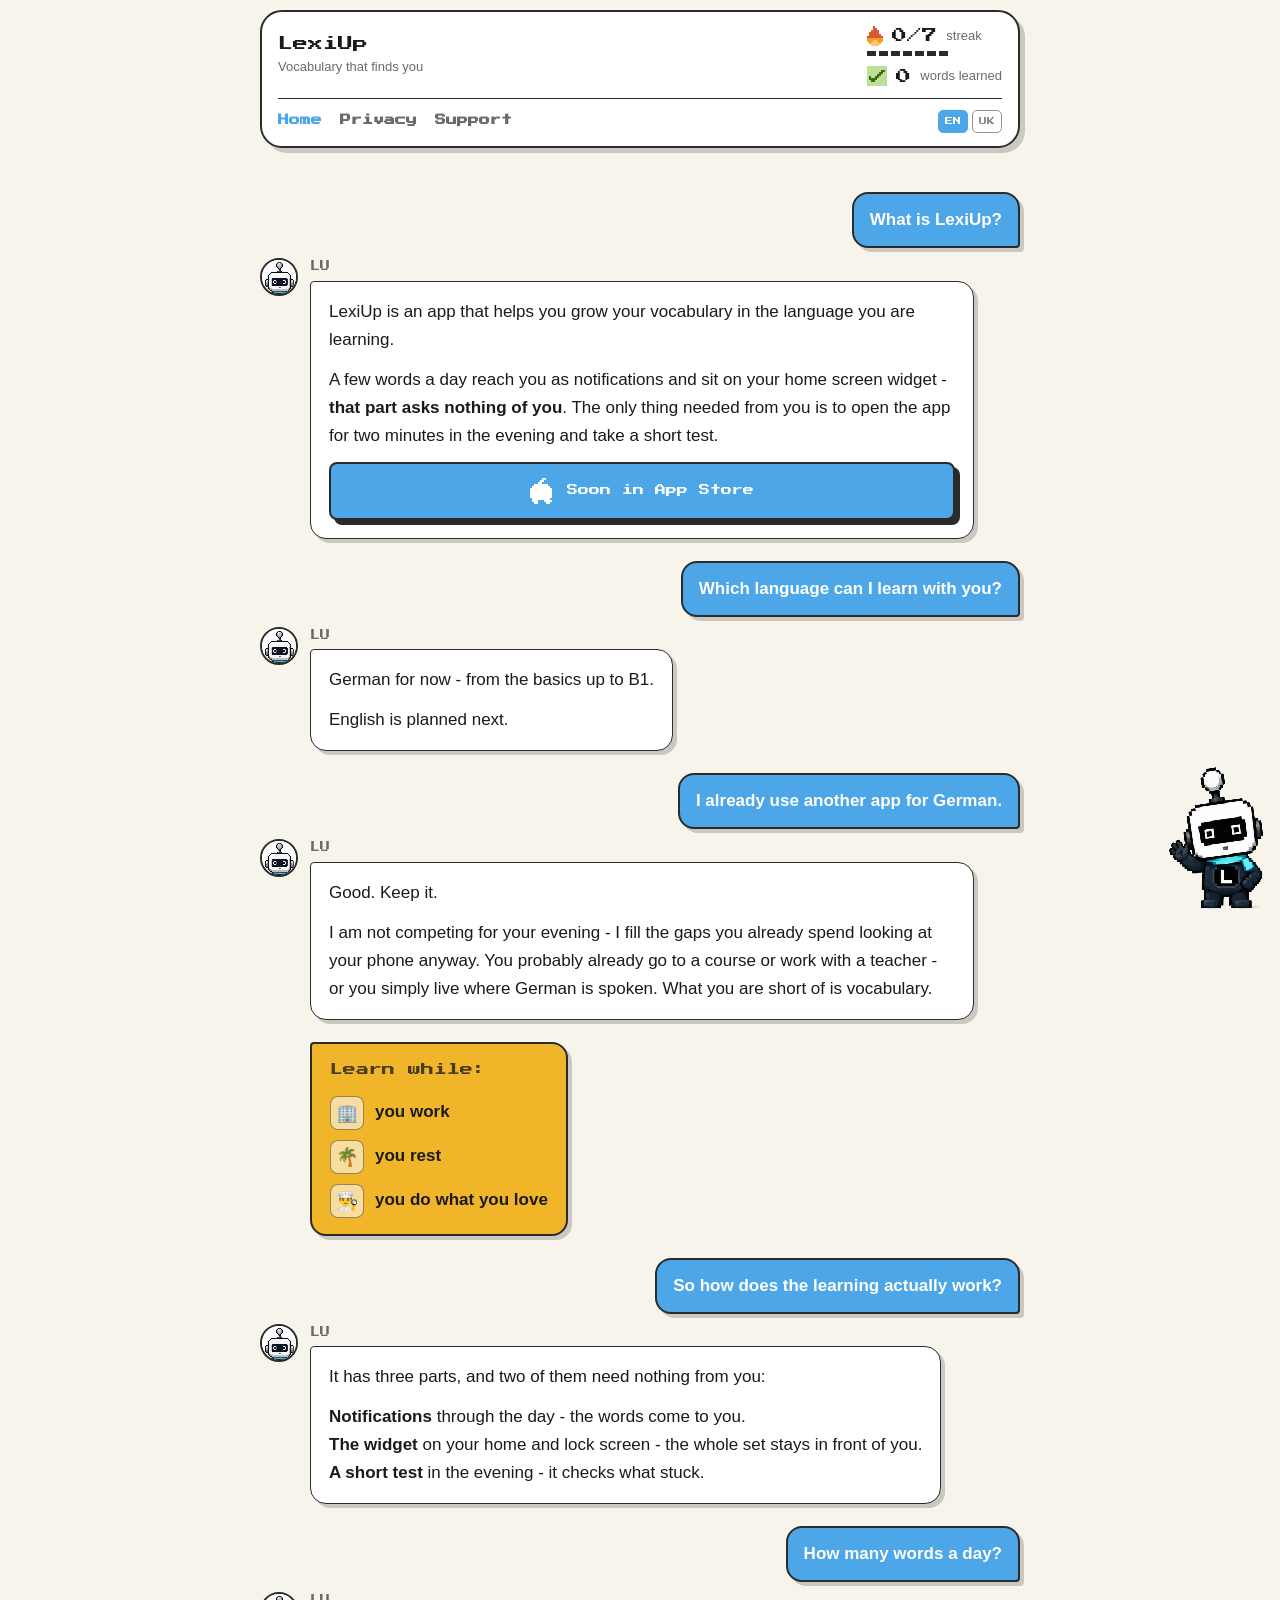
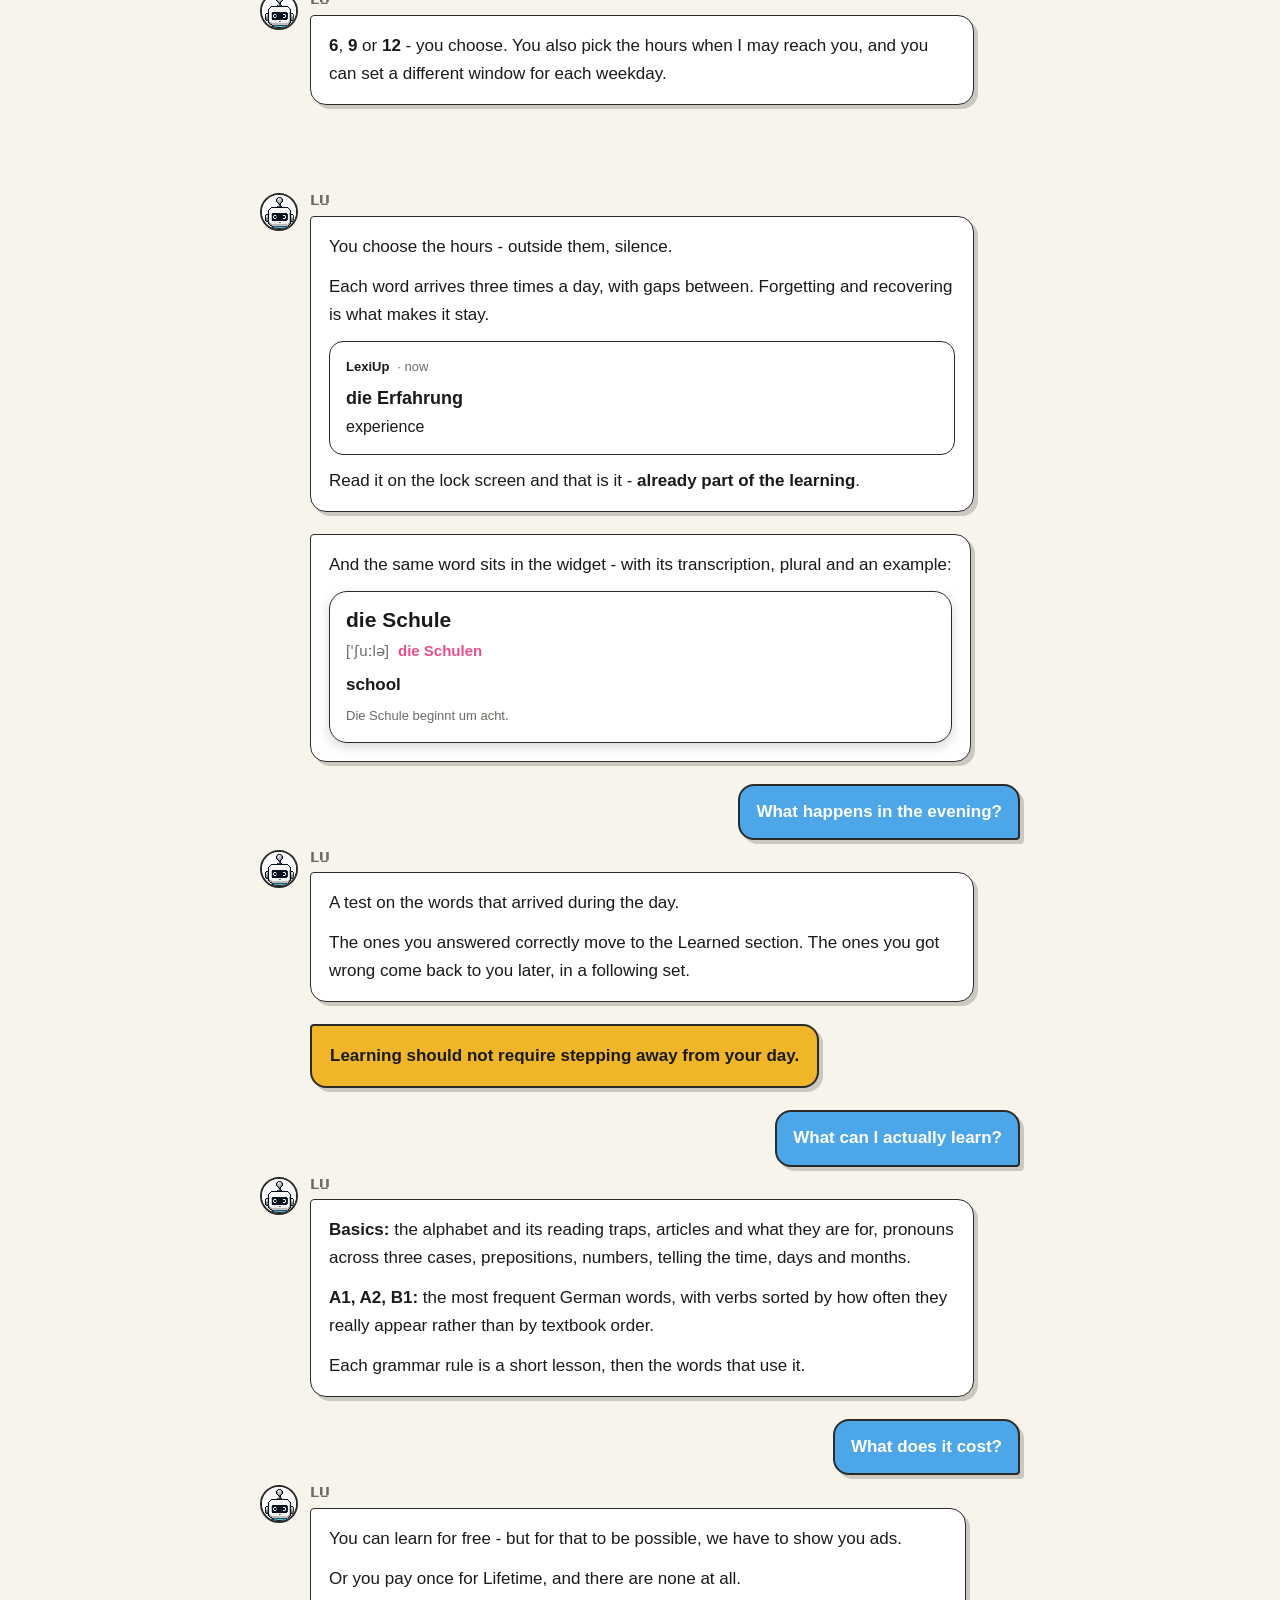
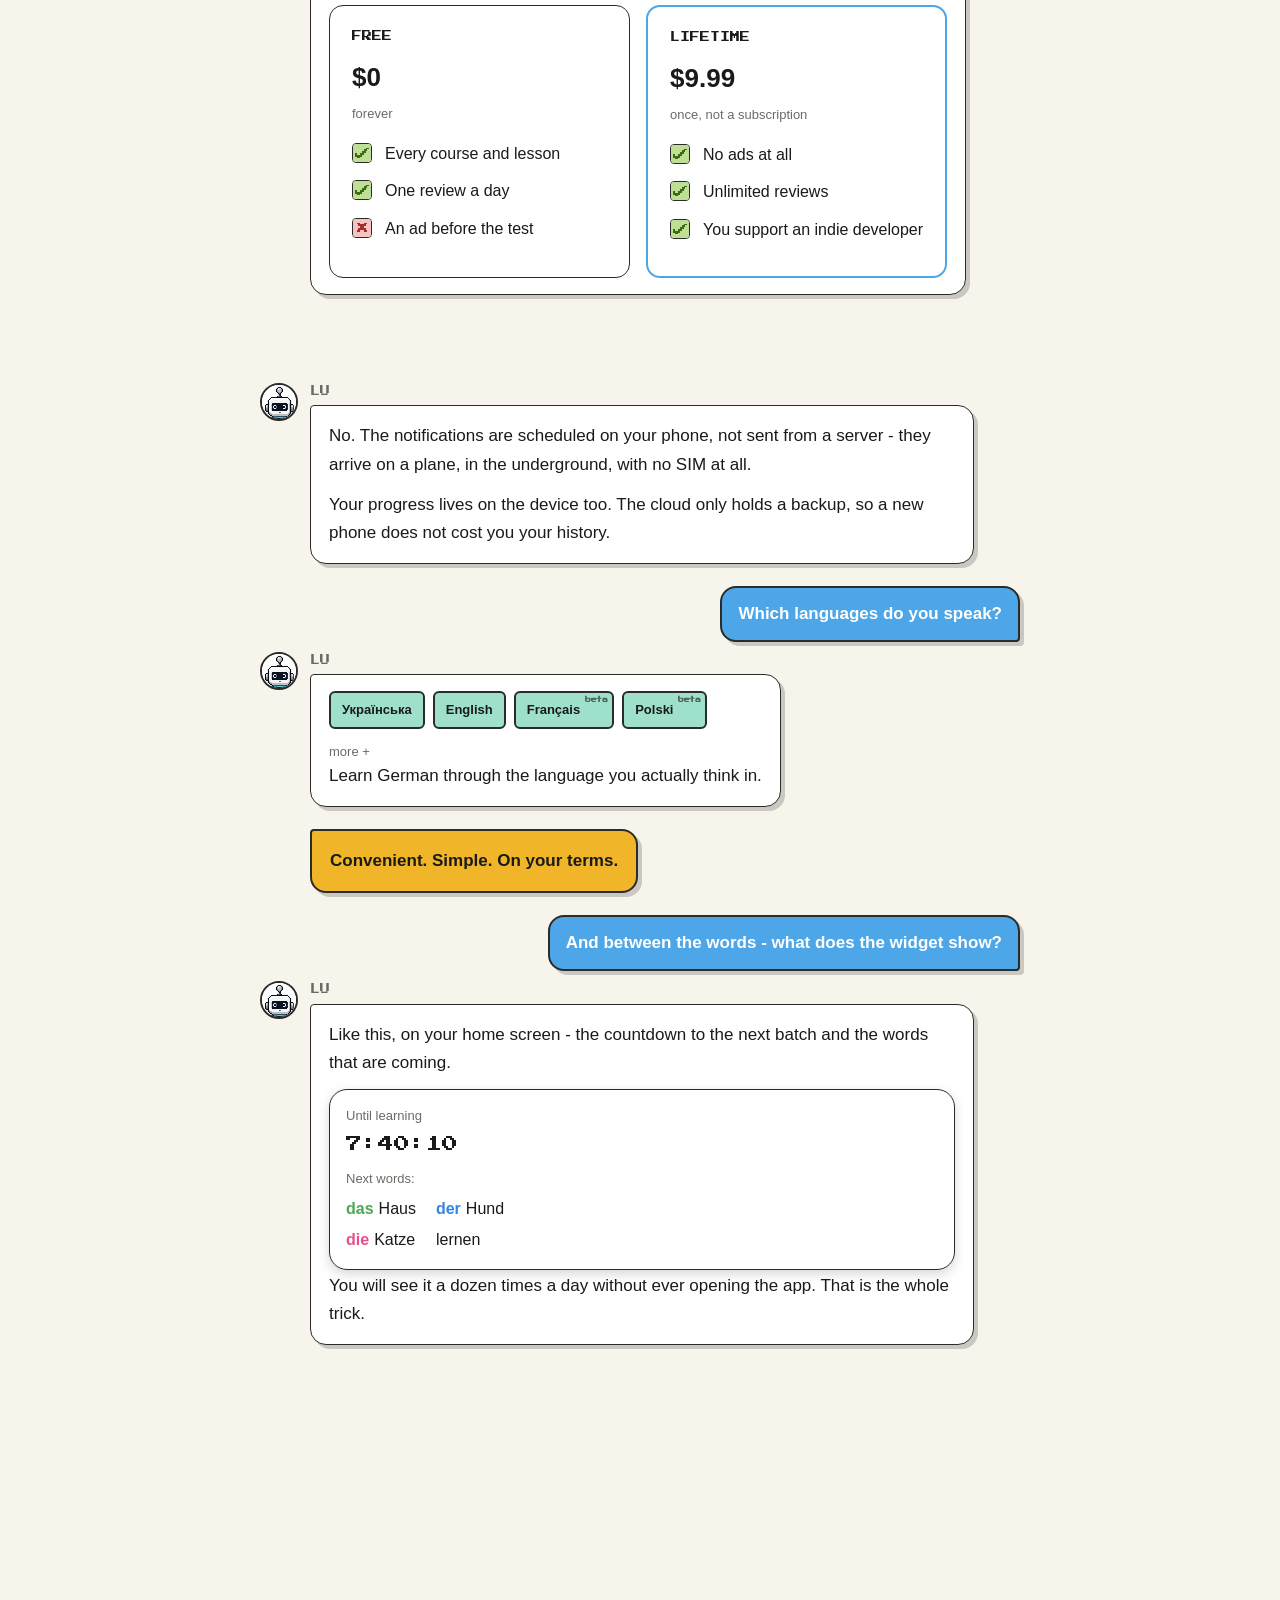
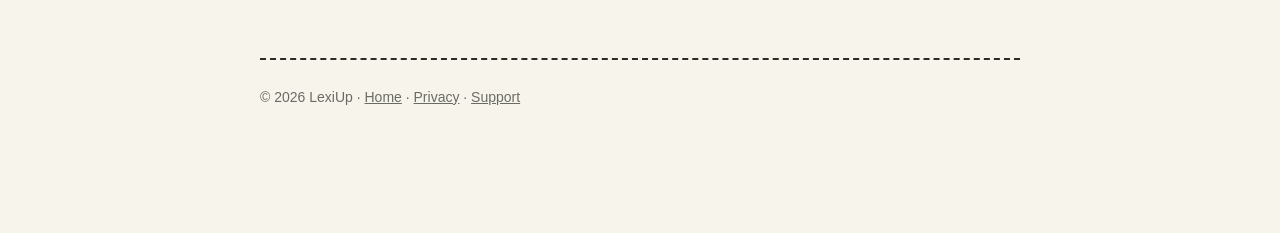
==== commit f27a4b76: "chat: the button says it is coming, not that it downloads Nothing downloads yet, and 'Download' prom" ====
--- a/index.html
+++ b/index.html
@@ -845,7 +845,12 @@
 
 /* One label, one line: .small and .big were inline spans, so the two lines
    ran into each other. */
-.get .big { font-family: "PressStart2P", ui-monospace, monospace; font-size: 12px; margin: 0; }
+.get .big { font-family: "PressStart2P", ui-monospace, monospace; font-size: 11px; margin: 0; }
+
+@media (max-width: 420px) {
+    .get .big { font-size: 9px; }
+    .getwrap .get { padding: 13px 12px; gap: 9px; }
+}
 
 /* Full width of the bubble - an inline-flex button floated in the middle of
    a message looked like a stray chip. */
@@ -1019,7 +1024,7 @@
         <div>
             <div class="who">LU</div>
             <div class="typing" aria-hidden="true"><span></span><span></span><span></span></div>
-            <div class="bubble"><p>LexiUp is an app that helps you grow your vocabulary in the language you are learning.</p><p>A few words a day reach you as notifications and sit on your home screen widget - <strong>that part asks nothing of you</strong>. The only thing needed from you is to open the app for two minutes in the evening and take a short test.</p><div class="getwrap"><a class="get" href="#" aria-disabled="true"><svg class="apple" viewBox="0 0 24 26" width="24" height="26" fill="#fff" shape-rendering="crispEdges" aria-hidden="true"><rect x="12" y="0" width="2" height="2"/><rect x="14" y="0" width="2" height="2"/><rect x="10" y="2" width="2" height="2"/><rect x="12" y="2" width="2" height="2"/><rect x="8" y="4" width="2" height="2"/><rect x="10" y="4" width="2" height="2"/><rect x="4" y="6" width="2" height="2"/><rect x="6" y="6" width="2" height="2"/><rect x="8" y="6" width="2" height="2"/><rect x="10" y="6" width="2" height="2"/><rect x="12" y="6" width="2" height="2"/><rect x="14" y="6" width="2" height="2"/><rect x="16" y="6" width="2" height="2"/><rect x="2" y="8" width="2" height="2"/><rect x="4" y="8" width="2" height="2"/><rect x="6" y="8" width="2" height="2"/><rect x="8" y="8" width="2" height="2"/><rect x="10" y="8" width="2" height="2"/><rect x="12" y="8" width="2" height="2"/><rect x="14" y="8" width="2" height="2"/><rect x="16" y="8" width="2" height="2"/><rect x="18" y="8" width="2" height="2"/><rect x="0" y="10" width="2" height="2"/><rect x="2" y="10" width="2" height="2"/><rect x="4" y="10" width="2" height="2"/><rect x="6" y="10" width="2" height="2"/><rect x="8" y="10" width="2" height="2"/><rect x="10" y="10" width="2" height="2"/><rect x="12" y="10" width="2" height="2"/><rect x="14" y="10" width="2" height="2"/><rect x="16" y="10" width="2" height="2"/><rect x="18" y="10" width="2" height="2"/><rect x="20" y="10" width="2" height="2"/><rect x="0" y="12" width="2" height="2"/><rect x="2" y="12" width="2" height="2"/><rect x="4" y="12" width="2" height="2"/><rect x="6" y="12" width="2" height="2"/><rect x="8" y="12" width="2" height="2"/><rect x="10" y="12" width="2" height="2"/><rect x="12" y="12" width="2" height="2"/><rect x="14" y="12" width="2" height="2"/><rect x="16" y="12" width="2" height="2"/><rect x="18" y="12" width="2" height="2"/><rect x="20" y="12" width="2" height="2"/><rect x="0" y="14" width="2" height="2"/><rect x="2" y="14" width="2" height="2"/><rect x="4" y="14" width="2" height="2"/><rect x="6" y="14" width="2" height="2"/><rect x="8" y="14" width="2" height="2"/><rect x="10" y="14" width="2" height="2"/><rect x="12" y="14" width="2" height="2"/><rect x="14" y="14" width="2" height="2"/><rect x="16" y="14" width="2" height="2"/><rect x="18" y="14" width="2" height="2"/><rect x="20" y="14" width="2" height="2"/><rect x="0" y="16" width="2" height="2"/><rect x="2" y="16" width="2" height="2"/><rect x="4" y="16" width="2" height="2"/><rect x="6" y="16" width="2" height="2"/><rect x="8" y="16" width="2" height="2"/><rect x="10" y="16" width="2" height="2"/><rect x="12" y="16" width="2" height="2"/><rect x="14" y="16" width="2" height="2"/><rect x="16" y="16" width="2" height="2"/><rect x="18" y="16" width="2" height="2"/><rect x="20" y="16" width="2" height="2"/><rect x="0" y="18" width="2" height="2"/><rect x="2" y="18" width="2" height="2"/><rect x="4" y="18" width="2" height="2"/><rect x="6" y="18" width="2" height="2"/><rect x="8" y="18" width="2" height="2"/><rect x="10" y="18" width="2" height="2"/><rect x="12" y="18" width="2" height="2"/><rect x="14" y="18" width="2" height="2"/><rect x="16" y="18" width="2" height="2"/><rect x="18" y="18" width="2" height="2"/><rect x="20" y="18" width="2" height="2"/><rect x="2" y="20" width="2" height="2"/><rect x="4" y="20" width="2" height="2"/><rect x="6" y="20" width="2" height="2"/><rect x="8" y="20" width="2" height="2"/><rect x="10" y="20" width="2" height="2"/><rect x="12" y="20" width="2" height="2"/><rect x="14" y="20" width="2" height="2"/><rect x="16" y="20" width="2" height="2"/><rect x="18" y="20" width="2" height="2"/><rect x="2" y="22" width="2" height="2"/><rect x="4" y="22" width="2" height="2"/><rect x="6" y="22" width="2" height="2"/><rect x="14" y="22" width="2" height="2"/><rect x="16" y="22" width="2" height="2"/><rect x="18" y="22" width="2" height="2"/><rect x="20" y="22" width="2" height="2"/><rect x="4" y="24" width="2" height="2"/><rect x="6" y="24" width="2" height="2"/><rect x="16" y="24" width="2" height="2"/><rect x="18" y="24" width="2" height="2"/></svg><span class="big">Download</span></a></div></div>
+            <div class="bubble"><p>LexiUp is an app that helps you grow your vocabulary in the language you are learning.</p><p>A few words a day reach you as notifications and sit on your home screen widget - <strong>that part asks nothing of you</strong>. The only thing needed from you is to open the app for two minutes in the evening and take a short test.</p><div class="getwrap"><a class="get" href="#" aria-disabled="true"><svg class="apple" viewBox="0 0 24 26" width="24" height="26" fill="#fff" shape-rendering="crispEdges" aria-hidden="true"><rect x="12" y="0" width="2" height="2"/><rect x="14" y="0" width="2" height="2"/><rect x="10" y="2" width="2" height="2"/><rect x="12" y="2" width="2" height="2"/><rect x="8" y="4" width="2" height="2"/><rect x="10" y="4" width="2" height="2"/><rect x="4" y="6" width="2" height="2"/><rect x="6" y="6" width="2" height="2"/><rect x="8" y="6" width="2" height="2"/><rect x="10" y="6" width="2" height="2"/><rect x="12" y="6" width="2" height="2"/><rect x="14" y="6" width="2" height="2"/><rect x="16" y="6" width="2" height="2"/><rect x="2" y="8" width="2" height="2"/><rect x="4" y="8" width="2" height="2"/><rect x="6" y="8" width="2" height="2"/><rect x="8" y="8" width="2" height="2"/><rect x="10" y="8" width="2" height="2"/><rect x="12" y="8" width="2" height="2"/><rect x="14" y="8" width="2" height="2"/><rect x="16" y="8" width="2" height="2"/><rect x="18" y="8" width="2" height="2"/><rect x="0" y="10" width="2" height="2"/><rect x="2" y="10" width="2" height="2"/><rect x="4" y="10" width="2" height="2"/><rect x="6" y="10" width="2" height="2"/><rect x="8" y="10" width="2" height="2"/><rect x="10" y="10" width="2" height="2"/><rect x="12" y="10" width="2" height="2"/><rect x="14" y="10" width="2" height="2"/><rect x="16" y="10" width="2" height="2"/><rect x="18" y="10" width="2" height="2"/><rect x="20" y="10" width="2" height="2"/><rect x="0" y="12" width="2" height="2"/><rect x="2" y="12" width="2" height="2"/><rect x="4" y="12" width="2" height="2"/><rect x="6" y="12" width="2" height="2"/><rect x="8" y="12" width="2" height="2"/><rect x="10" y="12" width="2" height="2"/><rect x="12" y="12" width="2" height="2"/><rect x="14" y="12" width="2" height="2"/><rect x="16" y="12" width="2" height="2"/><rect x="18" y="12" width="2" height="2"/><rect x="20" y="12" width="2" height="2"/><rect x="0" y="14" width="2" height="2"/><rect x="2" y="14" width="2" height="2"/><rect x="4" y="14" width="2" height="2"/><rect x="6" y="14" width="2" height="2"/><rect x="8" y="14" width="2" height="2"/><rect x="10" y="14" width="2" height="2"/><rect x="12" y="14" width="2" height="2"/><rect x="14" y="14" width="2" height="2"/><rect x="16" y="14" width="2" height="2"/><rect x="18" y="14" width="2" height="2"/><rect x="20" y="14" width="2" height="2"/><rect x="0" y="16" width="2" height="2"/><rect x="2" y="16" width="2" height="2"/><rect x="4" y="16" width="2" height="2"/><rect x="6" y="16" width="2" height="2"/><rect x="8" y="16" width="2" height="2"/><rect x="10" y="16" width="2" height="2"/><rect x="12" y="16" width="2" height="2"/><rect x="14" y="16" width="2" height="2"/><rect x="16" y="16" width="2" height="2"/><rect x="18" y="16" width="2" height="2"/><rect x="20" y="16" width="2" height="2"/><rect x="0" y="18" width="2" height="2"/><rect x="2" y="18" width="2" height="2"/><rect x="4" y="18" width="2" height="2"/><rect x="6" y="18" width="2" height="2"/><rect x="8" y="18" width="2" height="2"/><rect x="10" y="18" width="2" height="2"/><rect x="12" y="18" width="2" height="2"/><rect x="14" y="18" width="2" height="2"/><rect x="16" y="18" width="2" height="2"/><rect x="18" y="18" width="2" height="2"/><rect x="20" y="18" width="2" height="2"/><rect x="2" y="20" width="2" height="2"/><rect x="4" y="20" width="2" height="2"/><rect x="6" y="20" width="2" height="2"/><rect x="8" y="20" width="2" height="2"/><rect x="10" y="20" width="2" height="2"/><rect x="12" y="20" width="2" height="2"/><rect x="14" y="20" width="2" height="2"/><rect x="16" y="20" width="2" height="2"/><rect x="18" y="20" width="2" height="2"/><rect x="2" y="22" width="2" height="2"/><rect x="4" y="22" width="2" height="2"/><rect x="6" y="22" width="2" height="2"/><rect x="14" y="22" width="2" height="2"/><rect x="16" y="22" width="2" height="2"/><rect x="18" y="22" width="2" height="2"/><rect x="20" y="22" width="2" height="2"/><rect x="4" y="24" width="2" height="2"/><rect x="6" y="24" width="2" height="2"/><rect x="16" y="24" width="2" height="2"/><rect x="18" y="24" width="2" height="2"/></svg><span class="big">Soon in App Store</span></a></div></div>
         </div>
     </div>
 </div>
@@ -1234,7 +1239,7 @@
         <div>
             <div class="who">LU</div>
             <div class="typing" aria-hidden="true"><span></span><span></span><span></span></div>
-            <div class="bubble"><p>Easy. Just install the app from this link.</p><div class="getwrap"><a class="get" href="#" aria-disabled="true"><svg class="apple" viewBox="0 0 24 26" width="24" height="26" fill="#fff" shape-rendering="crispEdges" aria-hidden="true"><rect x="12" y="0" width="2" height="2"/><rect x="14" y="0" width="2" height="2"/><rect x="10" y="2" width="2" height="2"/><rect x="12" y="2" width="2" height="2"/><rect x="8" y="4" width="2" height="2"/><rect x="10" y="4" width="2" height="2"/><rect x="4" y="6" width="2" height="2"/><rect x="6" y="6" width="2" height="2"/><rect x="8" y="6" width="2" height="2"/><rect x="10" y="6" width="2" height="2"/><rect x="12" y="6" width="2" height="2"/><rect x="14" y="6" width="2" height="2"/><rect x="16" y="6" width="2" height="2"/><rect x="2" y="8" width="2" height="2"/><rect x="4" y="8" width="2" height="2"/><rect x="6" y="8" width="2" height="2"/><rect x="8" y="8" width="2" height="2"/><rect x="10" y="8" width="2" height="2"/><rect x="12" y="8" width="2" height="2"/><rect x="14" y="8" width="2" height="2"/><rect x="16" y="8" width="2" height="2"/><rect x="18" y="8" width="2" height="2"/><rect x="0" y="10" width="2" height="2"/><rect x="2" y="10" width="2" height="2"/><rect x="4" y="10" width="2" height="2"/><rect x="6" y="10" width="2" height="2"/><rect x="8" y="10" width="2" height="2"/><rect x="10" y="10" width="2" height="2"/><rect x="12" y="10" width="2" height="2"/><rect x="14" y="10" width="2" height="2"/><rect x="16" y="10" width="2" height="2"/><rect x="18" y="10" width="2" height="2"/><rect x="20" y="10" width="2" height="2"/><rect x="0" y="12" width="2" height="2"/><rect x="2" y="12" width="2" height="2"/><rect x="4" y="12" width="2" height="2"/><rect x="6" y="12" width="2" height="2"/><rect x="8" y="12" width="2" height="2"/><rect x="10" y="12" width="2" height="2"/><rect x="12" y="12" width="2" height="2"/><rect x="14" y="12" width="2" height="2"/><rect x="16" y="12" width="2" height="2"/><rect x="18" y="12" width="2" height="2"/><rect x="20" y="12" width="2" height="2"/><rect x="0" y="14" width="2" height="2"/><rect x="2" y="14" width="2" height="2"/><rect x="4" y="14" width="2" height="2"/><rect x="6" y="14" width="2" height="2"/><rect x="8" y="14" width="2" height="2"/><rect x="10" y="14" width="2" height="2"/><rect x="12" y="14" width="2" height="2"/><rect x="14" y="14" width="2" height="2"/><rect x="16" y="14" width="2" height="2"/><rect x="18" y="14" width="2" height="2"/><rect x="20" y="14" width="2" height="2"/><rect x="0" y="16" width="2" height="2"/><rect x="2" y="16" width="2" height="2"/><rect x="4" y="16" width="2" height="2"/><rect x="6" y="16" width="2" height="2"/><rect x="8" y="16" width="2" height="2"/><rect x="10" y="16" width="2" height="2"/><rect x="12" y="16" width="2" height="2"/><rect x="14" y="16" width="2" height="2"/><rect x="16" y="16" width="2" height="2"/><rect x="18" y="16" width="2" height="2"/><rect x="20" y="16" width="2" height="2"/><rect x="0" y="18" width="2" height="2"/><rect x="2" y="18" width="2" height="2"/><rect x="4" y="18" width="2" height="2"/><rect x="6" y="18" width="2" height="2"/><rect x="8" y="18" width="2" height="2"/><rect x="10" y="18" width="2" height="2"/><rect x="12" y="18" width="2" height="2"/><rect x="14" y="18" width="2" height="2"/><rect x="16" y="18" width="2" height="2"/><rect x="18" y="18" width="2" height="2"/><rect x="20" y="18" width="2" height="2"/><rect x="2" y="20" width="2" height="2"/><rect x="4" y="20" width="2" height="2"/><rect x="6" y="20" width="2" height="2"/><rect x="8" y="20" width="2" height="2"/><rect x="10" y="20" width="2" height="2"/><rect x="12" y="20" width="2" height="2"/><rect x="14" y="20" width="2" height="2"/><rect x="16" y="20" width="2" height="2"/><rect x="18" y="20" width="2" height="2"/><rect x="2" y="22" width="2" height="2"/><rect x="4" y="22" width="2" height="2"/><rect x="6" y="22" width="2" height="2"/><rect x="14" y="22" width="2" height="2"/><rect x="16" y="22" width="2" height="2"/><rect x="18" y="22" width="2" height="2"/><rect x="20" y="22" width="2" height="2"/><rect x="4" y="24" width="2" height="2"/><rect x="6" y="24" width="2" height="2"/><rect x="16" y="24" width="2" height="2"/><rect x="18" y="24" width="2" height="2"/></svg><span class="big">Download</span></a></div></div>
+            <div class="bubble"><p>Easy. Just install the app from this link.</p><div class="getwrap"><a class="get" href="#" aria-disabled="true"><svg class="apple" viewBox="0 0 24 26" width="24" height="26" fill="#fff" shape-rendering="crispEdges" aria-hidden="true"><rect x="12" y="0" width="2" height="2"/><rect x="14" y="0" width="2" height="2"/><rect x="10" y="2" width="2" height="2"/><rect x="12" y="2" width="2" height="2"/><rect x="8" y="4" width="2" height="2"/><rect x="10" y="4" width="2" height="2"/><rect x="4" y="6" width="2" height="2"/><rect x="6" y="6" width="2" height="2"/><rect x="8" y="6" width="2" height="2"/><rect x="10" y="6" width="2" height="2"/><rect x="12" y="6" width="2" height="2"/><rect x="14" y="6" width="2" height="2"/><rect x="16" y="6" width="2" height="2"/><rect x="2" y="8" width="2" height="2"/><rect x="4" y="8" width="2" height="2"/><rect x="6" y="8" width="2" height="2"/><rect x="8" y="8" width="2" height="2"/><rect x="10" y="8" width="2" height="2"/><rect x="12" y="8" width="2" height="2"/><rect x="14" y="8" width="2" height="2"/><rect x="16" y="8" width="2" height="2"/><rect x="18" y="8" width="2" height="2"/><rect x="0" y="10" width="2" height="2"/><rect x="2" y="10" width="2" height="2"/><rect x="4" y="10" width="2" height="2"/><rect x="6" y="10" width="2" height="2"/><rect x="8" y="10" width="2" height="2"/><rect x="10" y="10" width="2" height="2"/><rect x="12" y="10" width="2" height="2"/><rect x="14" y="10" width="2" height="2"/><rect x="16" y="10" width="2" height="2"/><rect x="18" y="10" width="2" height="2"/><rect x="20" y="10" width="2" height="2"/><rect x="0" y="12" width="2" height="2"/><rect x="2" y="12" width="2" height="2"/><rect x="4" y="12" width="2" height="2"/><rect x="6" y="12" width="2" height="2"/><rect x="8" y="12" width="2" height="2"/><rect x="10" y="12" width="2" height="2"/><rect x="12" y="12" width="2" height="2"/><rect x="14" y="12" width="2" height="2"/><rect x="16" y="12" width="2" height="2"/><rect x="18" y="12" width="2" height="2"/><rect x="20" y="12" width="2" height="2"/><rect x="0" y="14" width="2" height="2"/><rect x="2" y="14" width="2" height="2"/><rect x="4" y="14" width="2" height="2"/><rect x="6" y="14" width="2" height="2"/><rect x="8" y="14" width="2" height="2"/><rect x="10" y="14" width="2" height="2"/><rect x="12" y="14" width="2" height="2"/><rect x="14" y="14" width="2" height="2"/><rect x="16" y="14" width="2" height="2"/><rect x="18" y="14" width="2" height="2"/><rect x="20" y="14" width="2" height="2"/><rect x="0" y="16" width="2" height="2"/><rect x="2" y="16" width="2" height="2"/><rect x="4" y="16" width="2" height="2"/><rect x="6" y="16" width="2" height="2"/><rect x="8" y="16" width="2" height="2"/><rect x="10" y="16" width="2" height="2"/><rect x="12" y="16" width="2" height="2"/><rect x="14" y="16" width="2" height="2"/><rect x="16" y="16" width="2" height="2"/><rect x="18" y="16" width="2" height="2"/><rect x="20" y="16" width="2" height="2"/><rect x="0" y="18" width="2" height="2"/><rect x="2" y="18" width="2" height="2"/><rect x="4" y="18" width="2" height="2"/><rect x="6" y="18" width="2" height="2"/><rect x="8" y="18" width="2" height="2"/><rect x="10" y="18" width="2" height="2"/><rect x="12" y="18" width="2" height="2"/><rect x="14" y="18" width="2" height="2"/><rect x="16" y="18" width="2" height="2"/><rect x="18" y="18" width="2" height="2"/><rect x="20" y="18" width="2" height="2"/><rect x="2" y="20" width="2" height="2"/><rect x="4" y="20" width="2" height="2"/><rect x="6" y="20" width="2" height="2"/><rect x="8" y="20" width="2" height="2"/><rect x="10" y="20" width="2" height="2"/><rect x="12" y="20" width="2" height="2"/><rect x="14" y="20" width="2" height="2"/><rect x="16" y="20" width="2" height="2"/><rect x="18" y="20" width="2" height="2"/><rect x="2" y="22" width="2" height="2"/><rect x="4" y="22" width="2" height="2"/><rect x="6" y="22" width="2" height="2"/><rect x="14" y="22" width="2" height="2"/><rect x="16" y="22" width="2" height="2"/><rect x="18" y="22" width="2" height="2"/><rect x="20" y="22" width="2" height="2"/><rect x="4" y="24" width="2" height="2"/><rect x="6" y="24" width="2" height="2"/><rect x="16" y="24" width="2" height="2"/><rect x="18" y="24" width="2" height="2"/></svg><span class="big">Soon in App Store</span></a></div></div>
         </div>
     </div>
 </div>
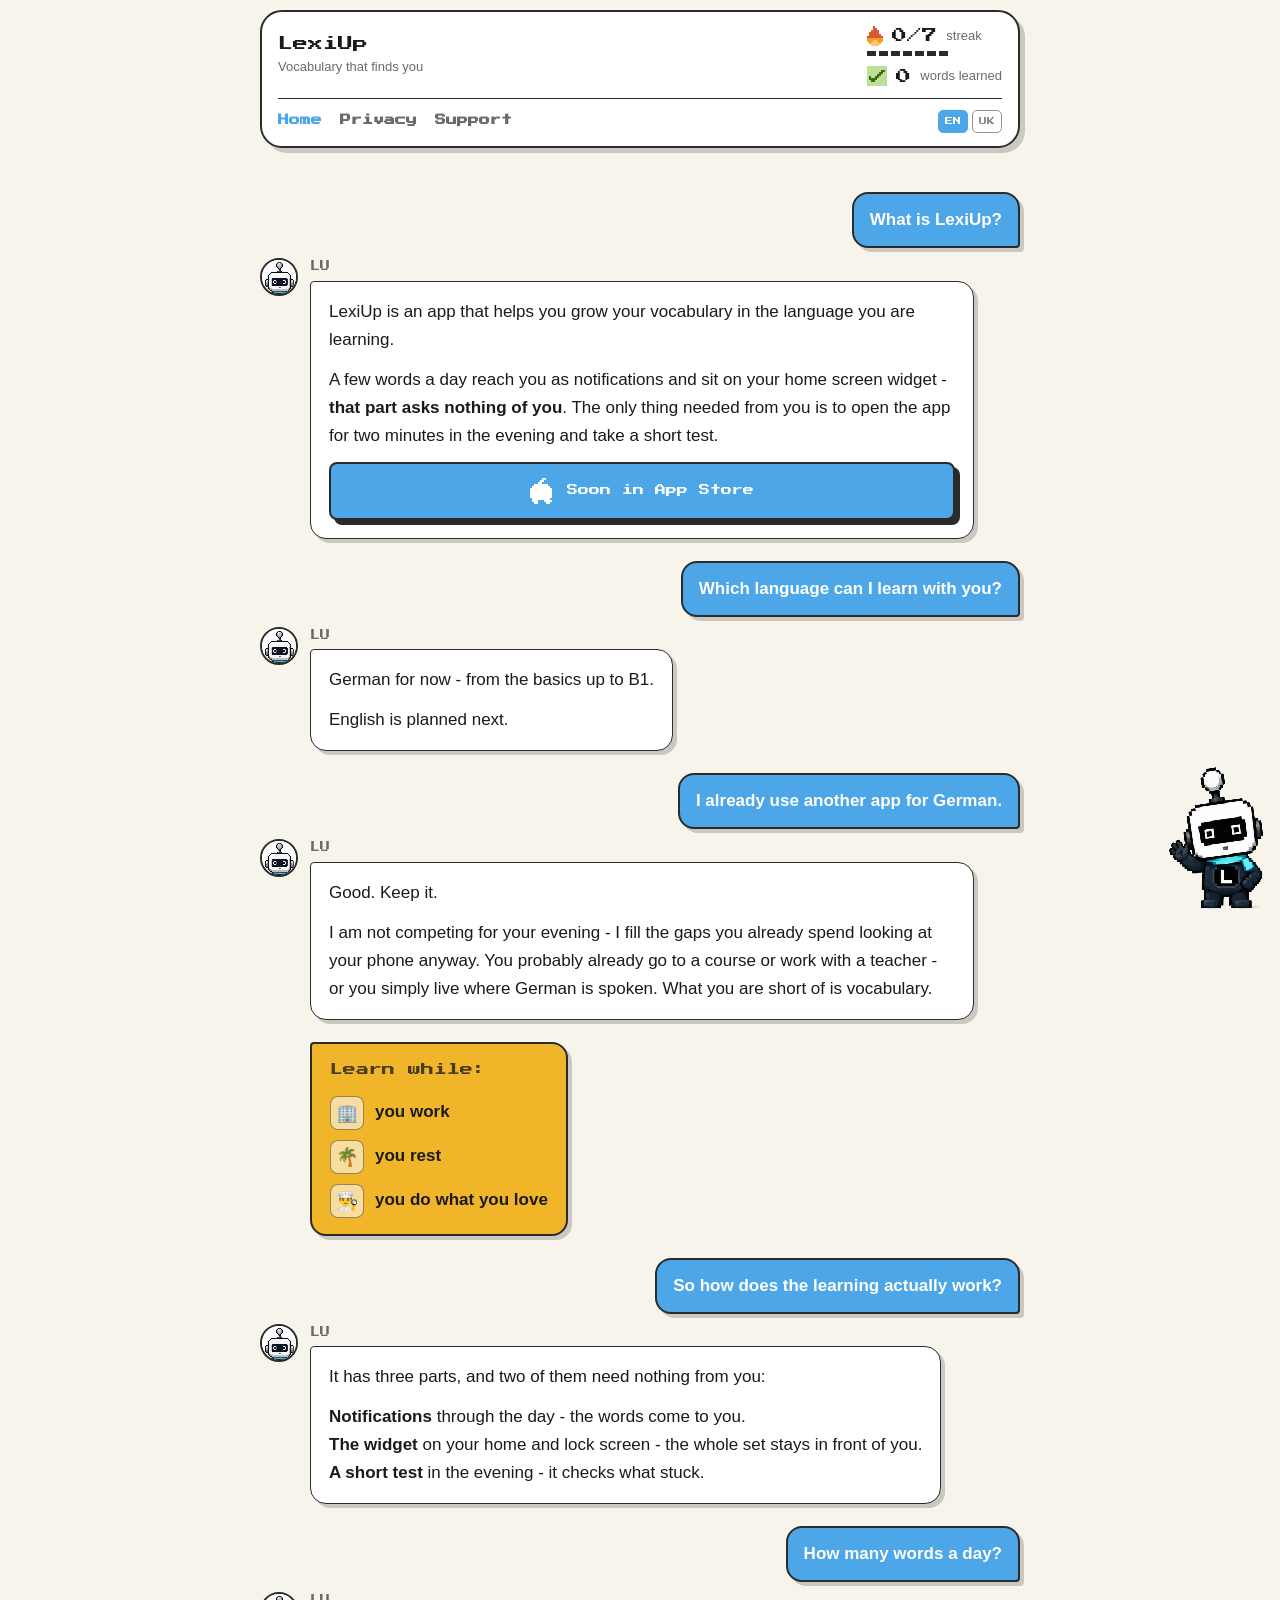
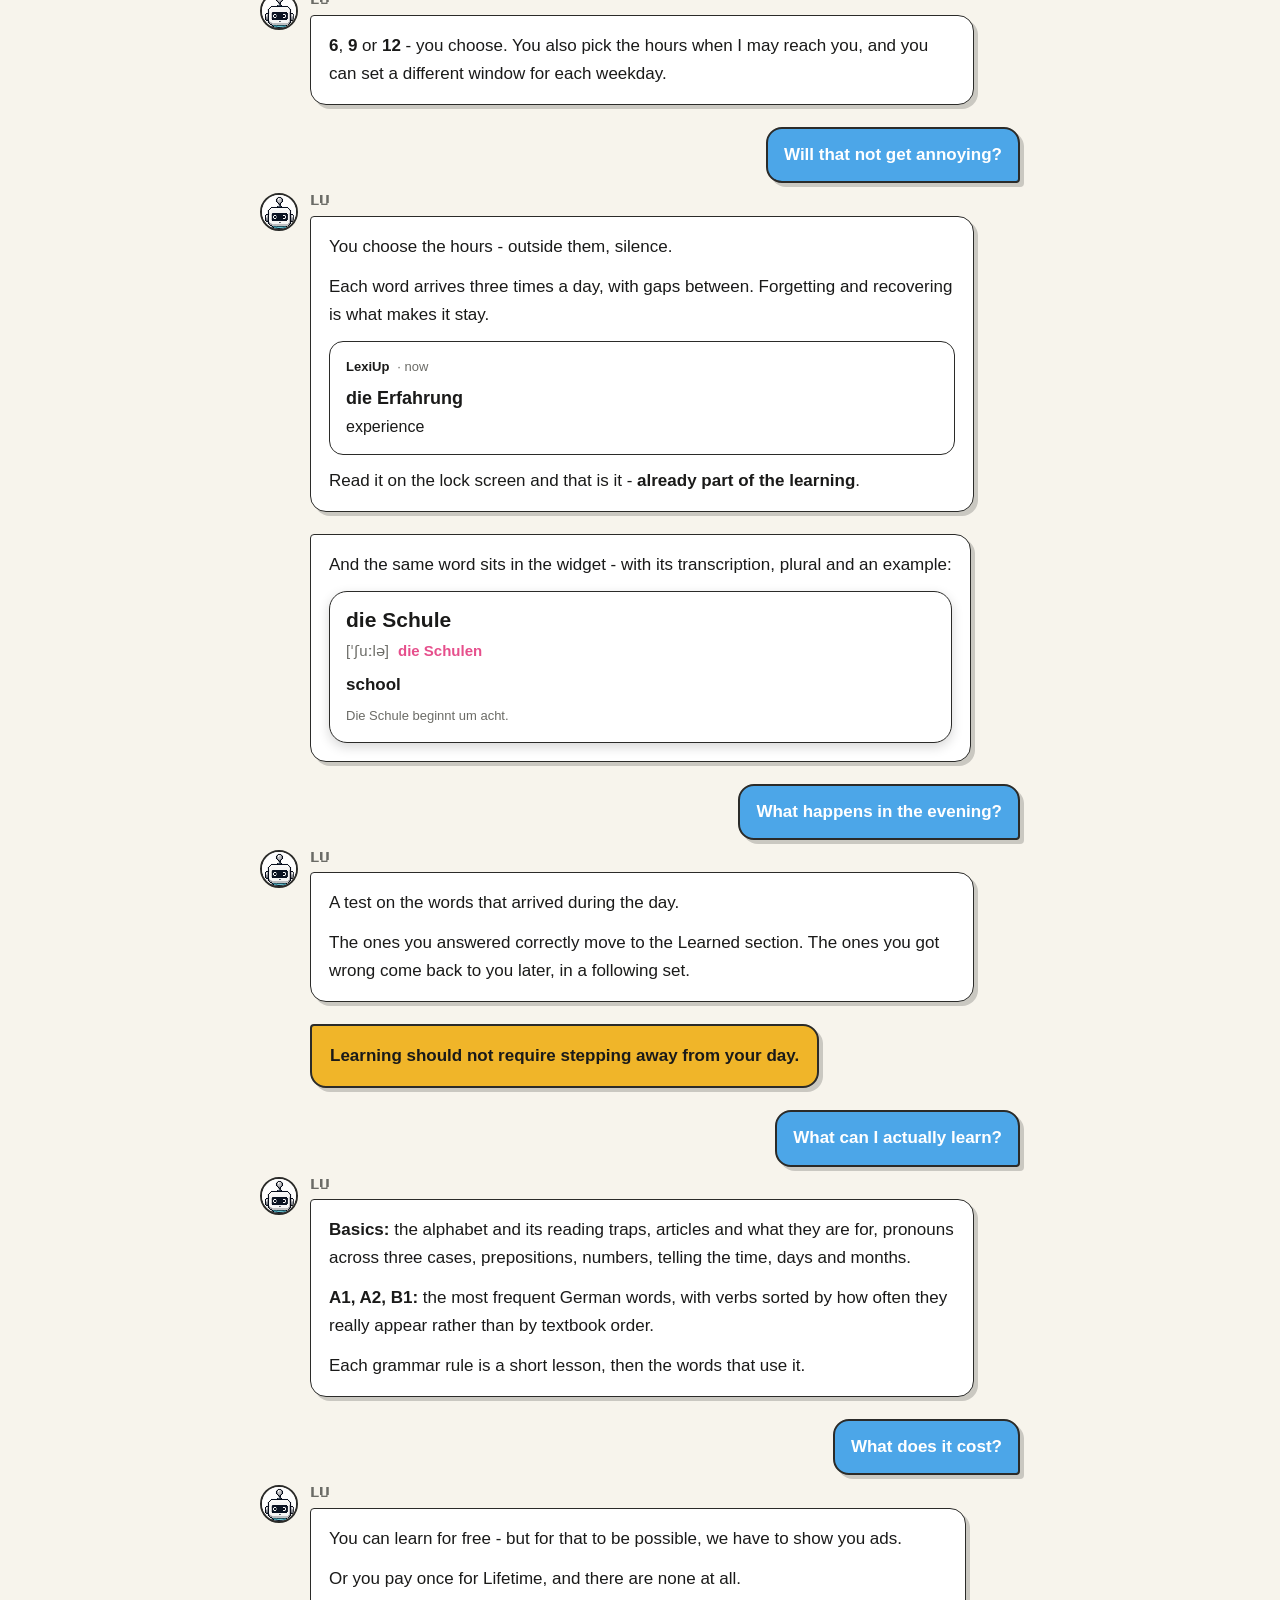
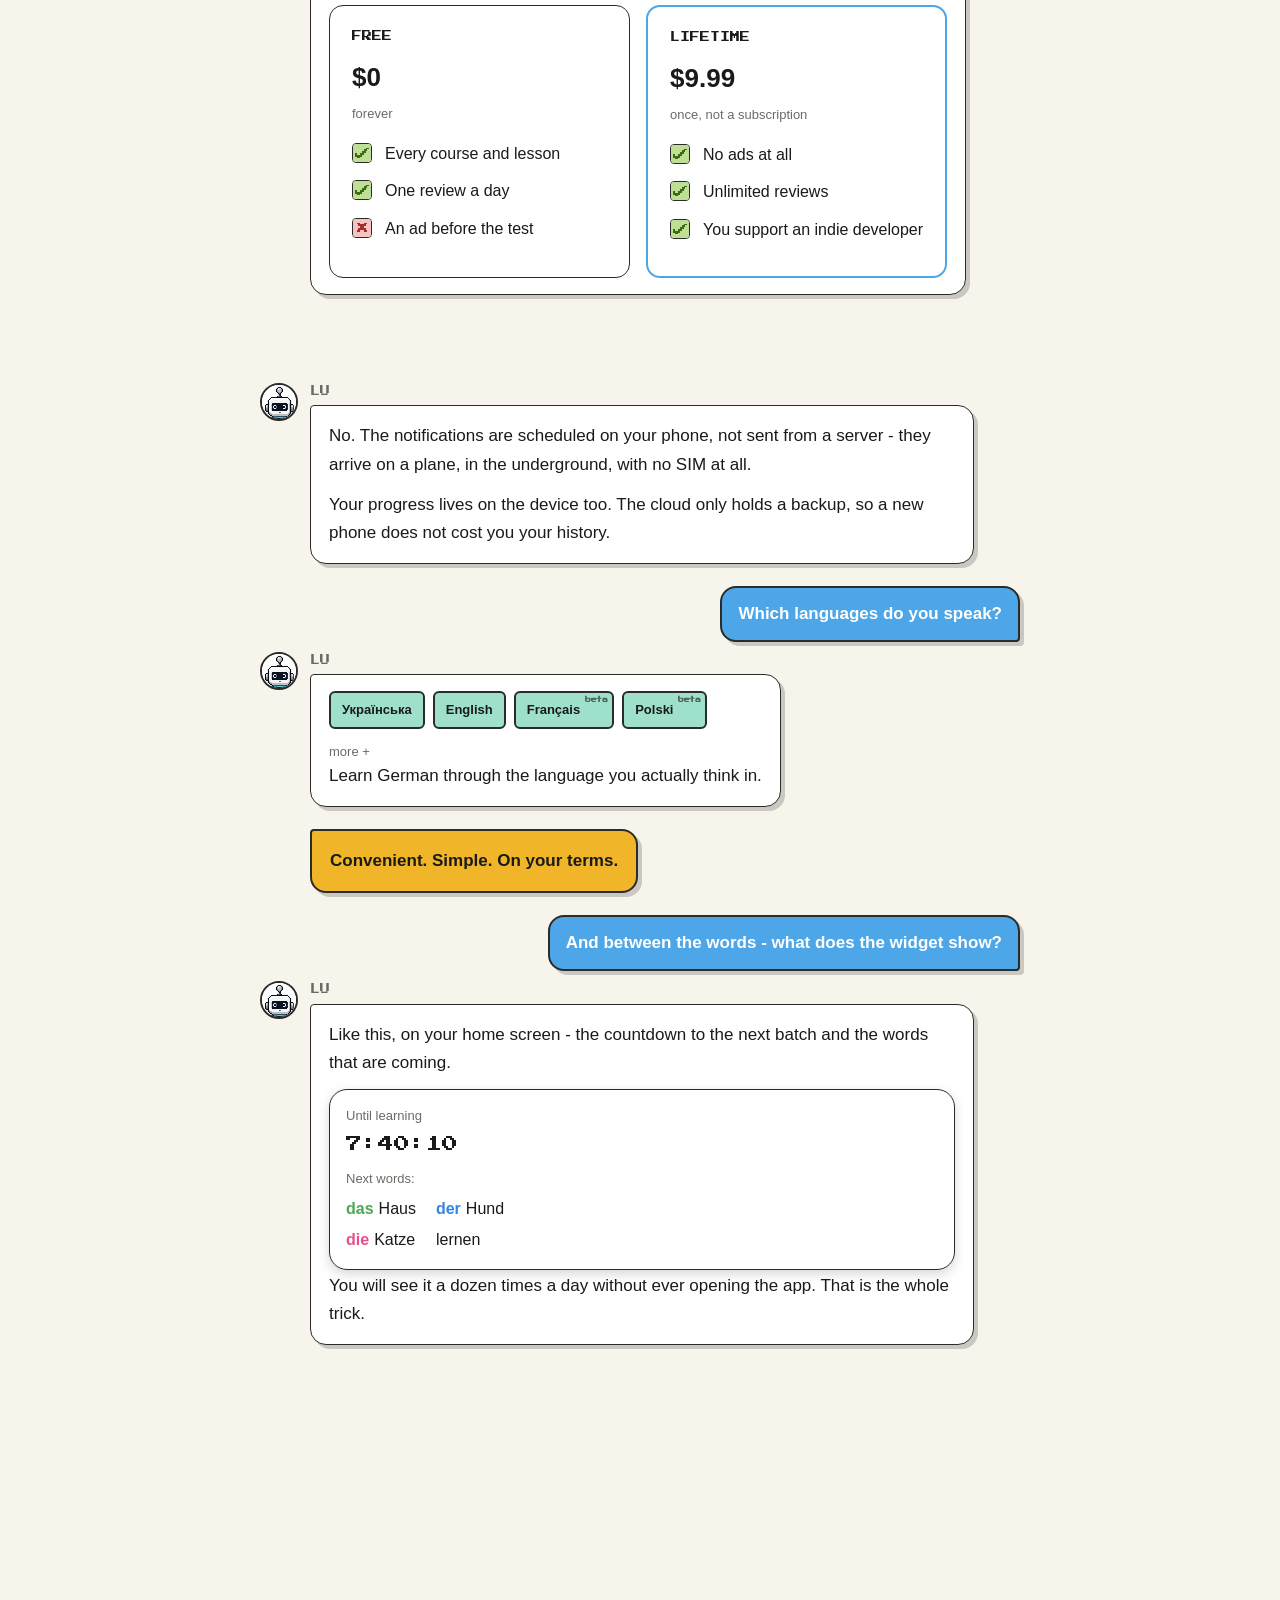
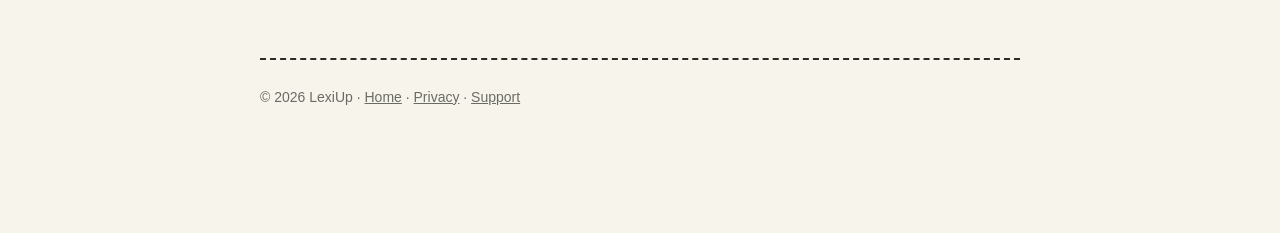
==== commit 3ee0a65d: "site: the spring plays on landing, and the left pose sways unconditionally The landing spring was st" ====
--- a/index.html
+++ b/index.html
@@ -410,7 +410,7 @@
    the way the right one does. Stated per pose rather than on the shared
    selector - the later .footsig img rule made that ambiguous. */
 .footsig .lu-r { animation: lu-sway 4.5s ease-in-out infinite; }
-.footsig.left .lu-l { animation: lu-sway-l 4.5s ease-in-out infinite; }
+.footsig .lu-l { animation: lu-sway-l 4.5s ease-in-out infinite; }
 
 /* Two poses, one per side. Both ship in the markup so the swap has nothing
    to load at the moment he lands. */
@@ -432,7 +432,7 @@
 /* Smear on the way out: he crouches, then stretches along the direction of
    travel and blurs, the way a sprite reads as fast. */
 .footsig.escaping .lu-r,
-.footsig.escaping .lu-l { animation: lu-dash .44s cubic-bezier(.5, 0, .9, .6) both; }
+.footsig.escaping.left .lu-l { animation: lu-dash .44s cubic-bezier(.5, 0, .9, .6) both; }
 
 @keyframes lu-dash {
     0%   { transform: scale(1, 1);        filter: none; }
@@ -443,12 +443,15 @@
 
 /* And settles on arrival instead of appearing rigid. */
 .footsig.arriving .lu-r,
-.footsig.arriving .lu-l { animation: lu-land .34s ease-out both; }
-
+.footsig.arriving.left .lu-l { animation: lu-land .42s cubic-bezier(.2, 1.5, .4, 1); }
+
+/* Lands stretched, squashes on impact, then springs back - the same
+   language as the poke, so arriving and being poked feel like one character. */
 @keyframes lu-land {
-    0%   { transform: scale(1.4, .8); filter: blur(2px); }
-    60%  { transform: scale(.94, 1.06); filter: none; }
-    100% { transform: scale(1, 1); filter: none; }
+    0%   { transform: scale(1.45, .78); filter: blur(2.5px); }
+    45%  { transform: scale(.86, 1.14); filter: none; }
+    72%  { transform: scale(1.06, .95); }
+    100% { transform: scale(1, 1); }
 }
 
 .footsig img { display: block; width: 100%; image-rendering: pixelated; }
@@ -1488,11 +1491,17 @@
                     requestAnimationFrame(function () {
                         requestAnimationFrame(function () {
                             lu.classList.remove('no-anim', 'entering');
-                            lu.classList.add('arriving');
+
+                            // The spring belongs to the landing, not the
+                            // flight: started here it would run out while he
+                            // is still crossing.
                             setTimeout(function () {
-                                lu.classList.remove('arriving');
-                                running = false;
-                            }, 460);
+                                lu.classList.add('arriving');
+                                setTimeout(function () {
+                                    lu.classList.remove('arriving');
+                                    running = false;
+                                }, 440);
+                            }, 440);
                         });
                     });
                 }, 440);
@@ -1504,15 +1513,18 @@
         if (running) return;
         pokes += 1;
 
+        // Every poke answers with the same squash, including the one that
+        // sends him off - otherwise the third tap feels like a dead press.
+        lu.classList.remove('poked');
+        void lu.offsetWidth;
+        lu.classList.add('poked');
+
         if (pokes % 3 === 0) {
             escape();
             return;
         }
 
         speak();
-        lu.classList.remove('poked');
-        void lu.offsetWidth;
-        lu.classList.add('poked');
     }
 
     lu.addEventListener('click', poke);
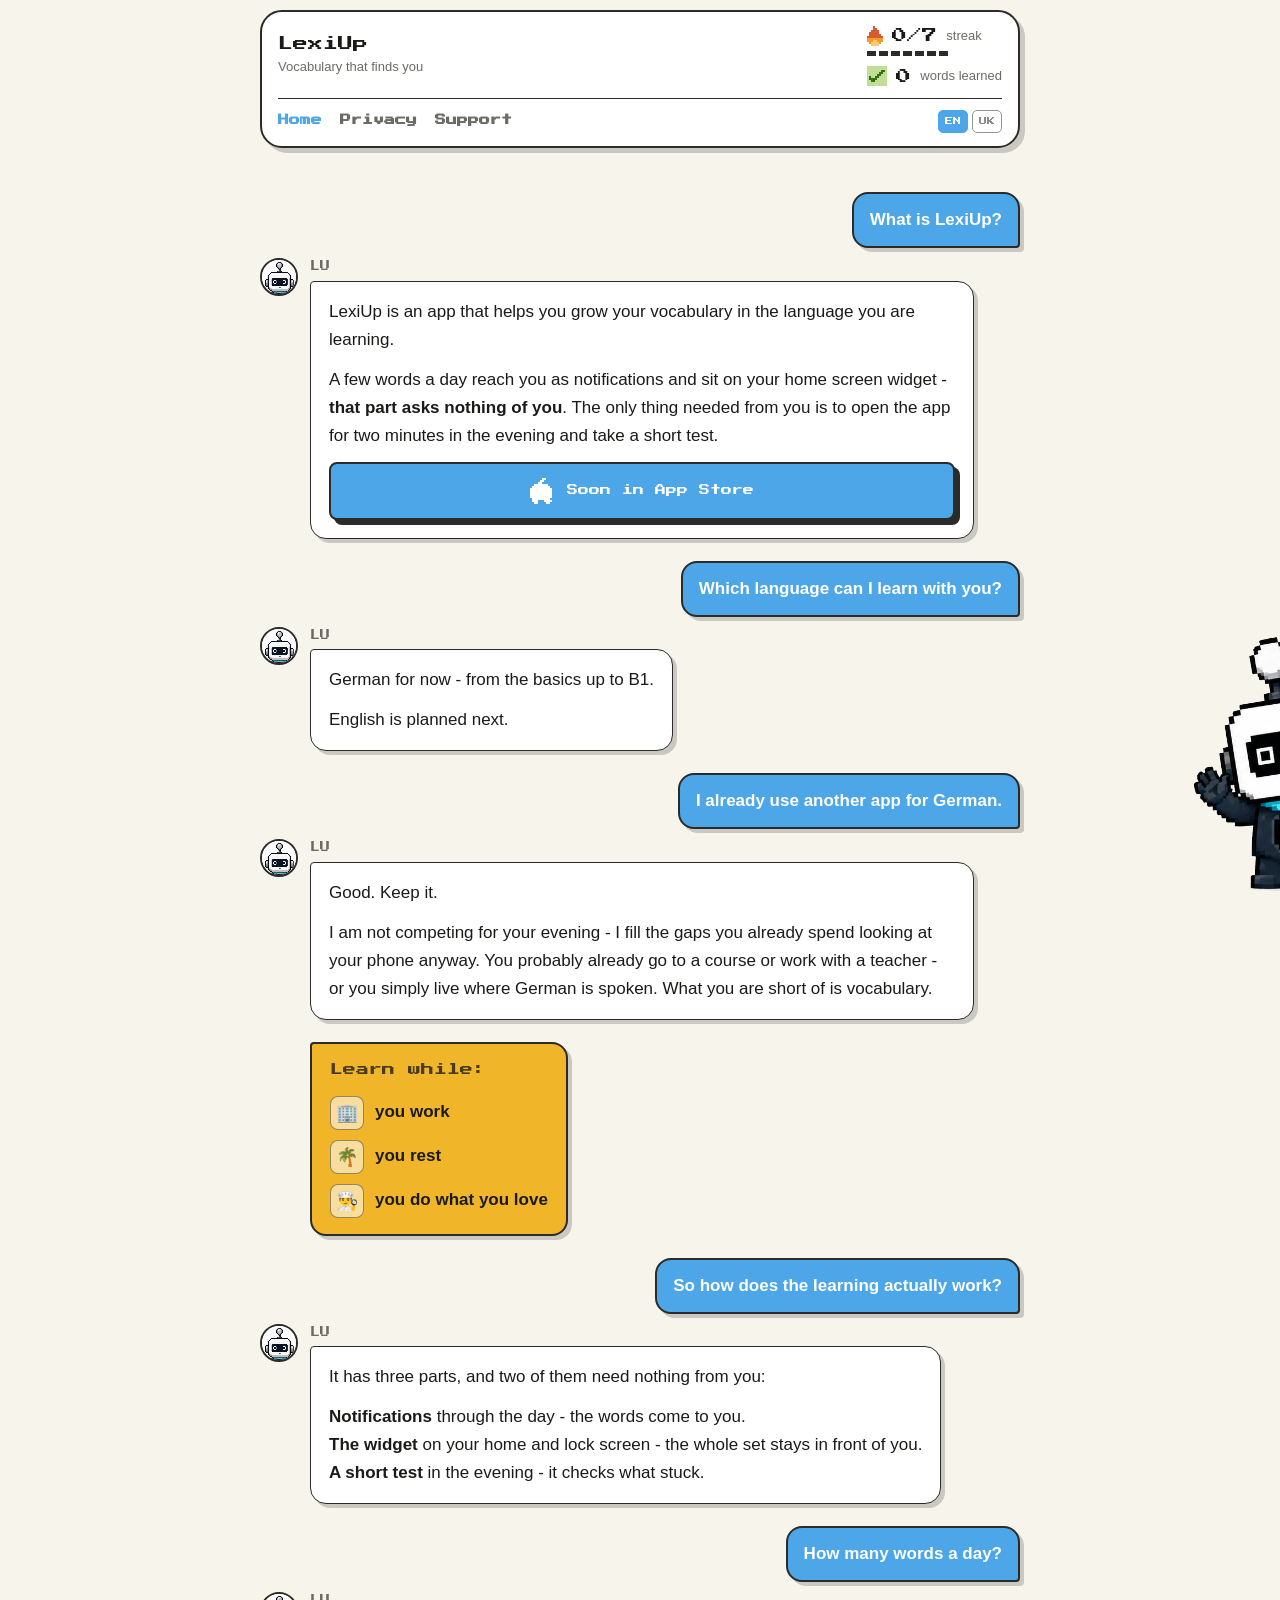
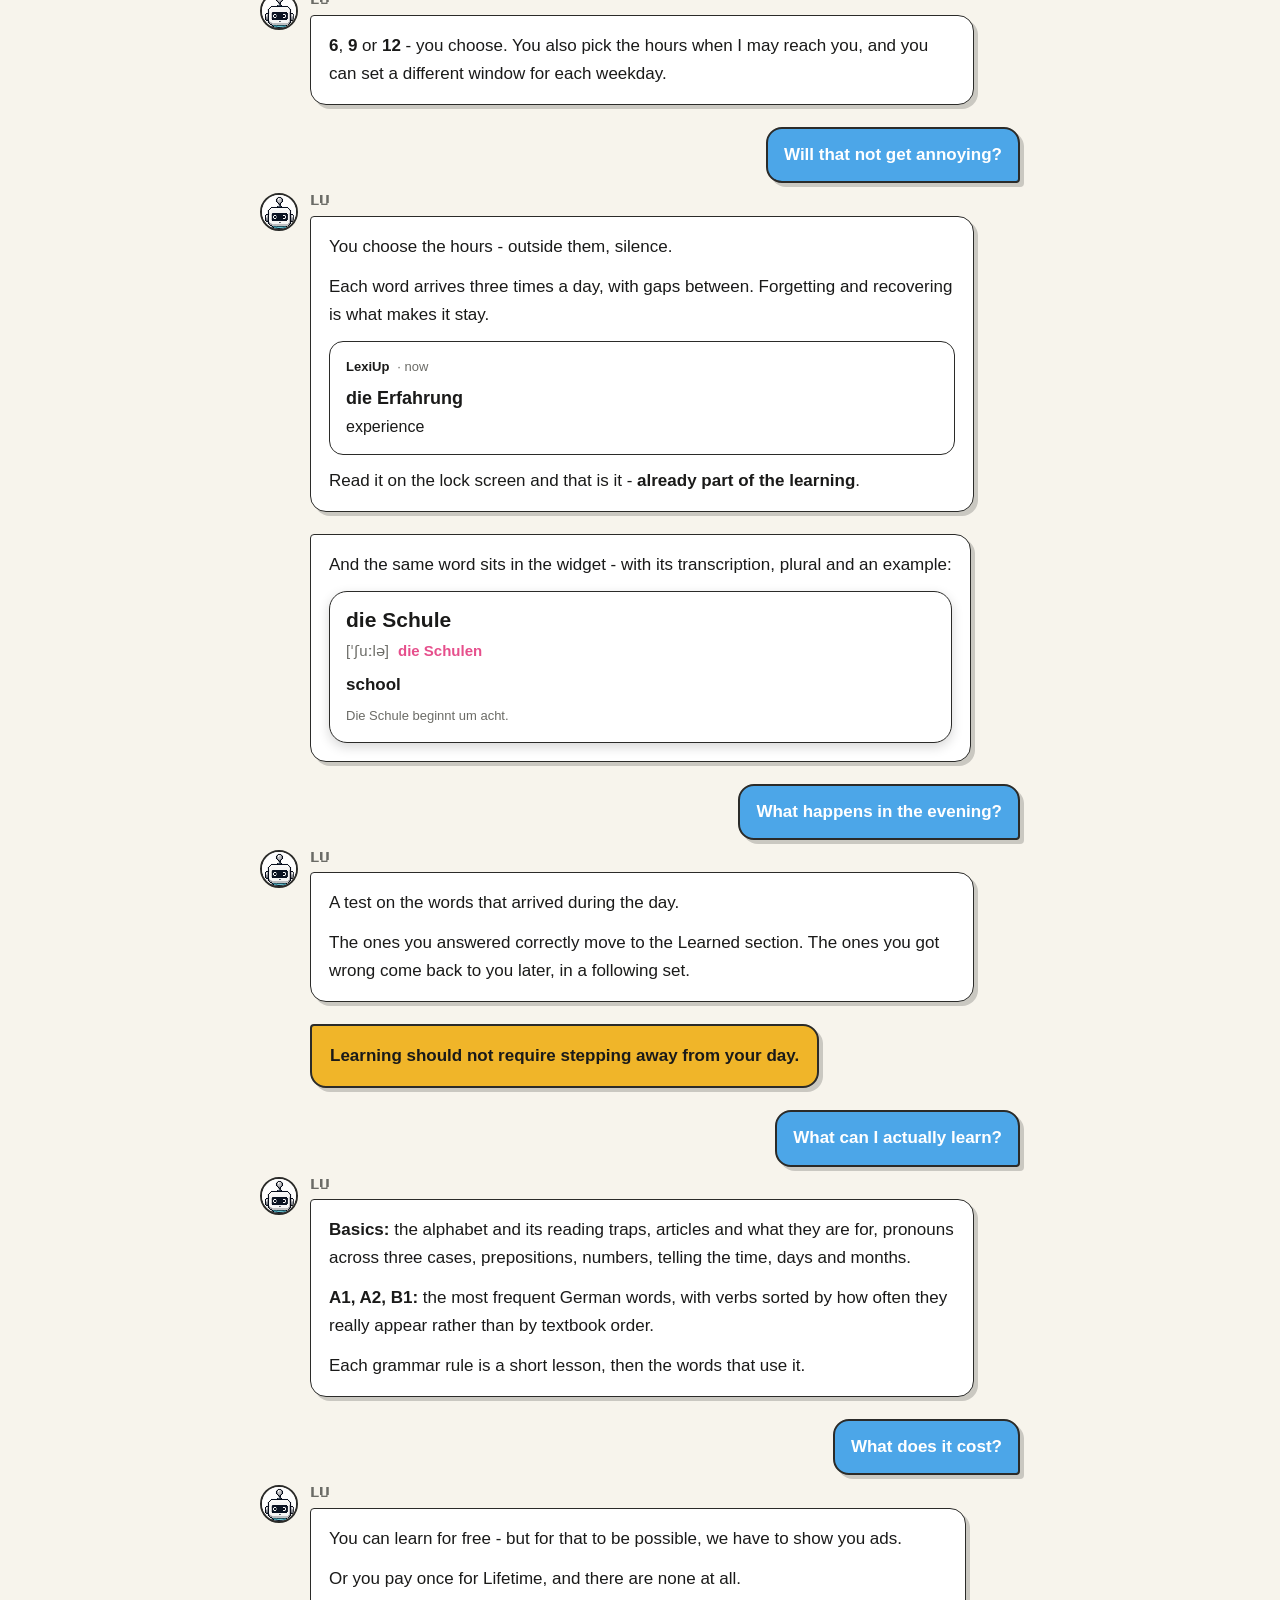
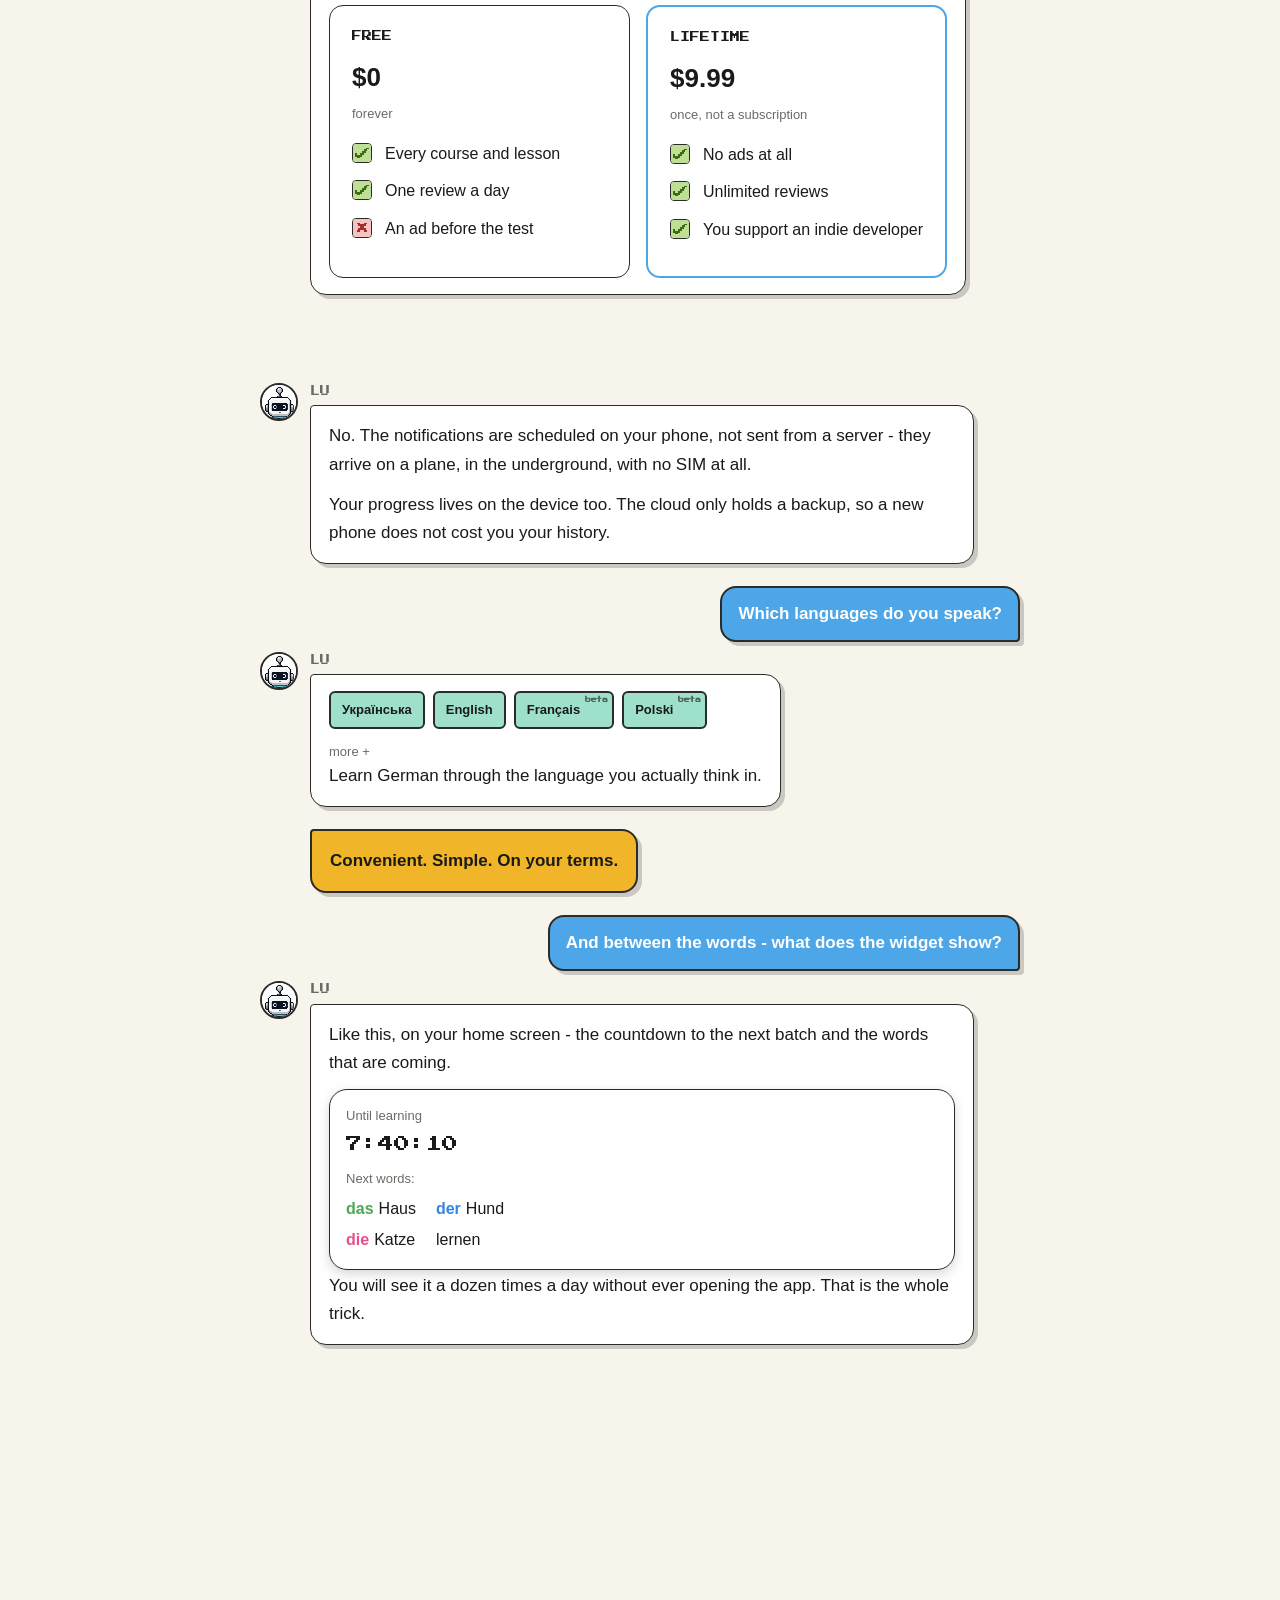
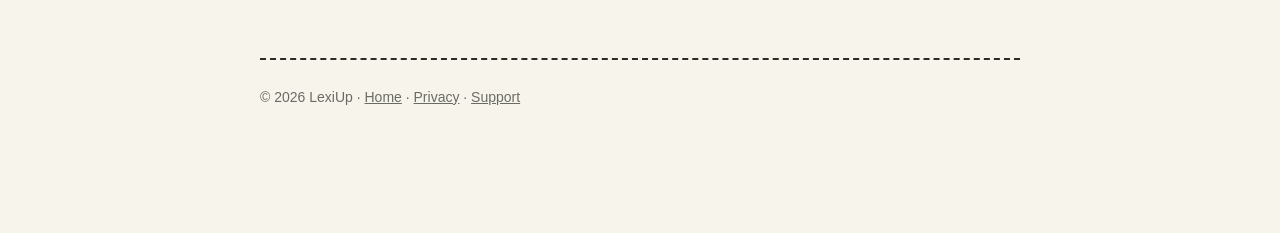
==== commit 2bdeb872: "site: drive the mascot's animations from script, not the cascade Three rounds of the same bug: an an" ====
--- a/index.html
+++ b/index.html
@@ -409,8 +409,7 @@
 /* Each pose sways on its own, mirrored, so the left one leans into the page
    the way the right one does. Stated per pose rather than on the shared
    selector - the later .footsig img rule made that ambiguous. */
-.footsig .lu-r { animation: lu-sway 4.5s ease-in-out infinite; }
-.footsig .lu-l { animation: lu-sway-l 4.5s ease-in-out infinite; }
+.footsig img { animation: lu-sway 4.5s ease-in-out infinite; }
 
 /* Two poses, one per side. Both ship in the markup so the swap has nothing
    to load at the moment he lands. */
@@ -431,25 +430,19 @@
 
 /* Smear on the way out: he crouches, then stretches along the direction of
    travel and blurs, the way a sprite reads as fast. */
-.footsig.escaping .lu-r,
-.footsig.escaping.left .lu-l { animation: lu-dash .44s cubic-bezier(.5, 0, .9, .6) both; }
-
-@keyframes lu-dash {
-    0%   { transform: scale(1, 1);        filter: none; }
-    22%  { transform: scale(.86, 1.12);   filter: none; }
+
+
+
     55%  { transform: scale(1.32, .84);   filter: blur(1.5px); }
     100% { transform: scale(1.55, .74);   filter: blur(3px); }
 }
 
 /* And settles on arrival instead of appearing rigid. */
-.footsig.arriving .lu-r,
-.footsig.arriving.left .lu-l { animation: lu-land .42s cubic-bezier(.2, 1.5, .4, 1); }
+
 
 /* Lands stretched, squashes on impact, then springs back - the same
    language as the poke, so arriving and being poked feel like one character. */
-@keyframes lu-land {
-    0%   { transform: scale(1.45, .78); filter: blur(2.5px); }
-    45%  { transform: scale(.86, 1.14); filter: none; }
+
     72%  { transform: scale(1.06, .95); }
     100% { transform: scale(1, 1); }
 }
@@ -461,12 +454,9 @@
 .footsig { cursor: pointer; -webkit-tap-highlight-color: transparent; }
 /* Both poses, and specific enough to beat the per-pose sway: on the left
    that rule is three classes deep and was winning. */
-.footsig.poked .lu-r,
-.footsig.poked.left .lu-l { animation: lu-poke .32s ease-out; }
-
-@keyframes lu-poke {
-    0%   { transform: scale(1, 1); }
-    35%  { transform: scale(1.06, .92); }
+
+
+
     70%  { transform: scale(.97, 1.04); }
     100% { transform: scale(1, 1); }
 }
@@ -511,9 +501,7 @@
     50%      { transform: rotate(3.5deg); }
 }
 
-@keyframes lu-sway-l {
-    0%, 100% { transform: rotate(3.5deg); }
-    50%      { transform: rotate(-3.5deg); }
+
 }
 
 @media (prefers-reduced-motion: reduce) {
@@ -1446,13 +1434,38 @@
 }
 </script>
 <script>
-// Poke LU: two pokes get a line each, the third sends him off through the
-// side of the screen and back in from the other one. Two posts only, so it
-// reads as a dash across rather than random hopping.
+// Poke LU: two pokes get a line each, the third sends him across the screen.
+// The squash, dash and landing are driven from here rather than by CSS
+// classes - class-based animation kept losing to whichever rule happened to
+// be heavier, and this has no cascade to lose to.
 (function () {
     var lu = document.getElementById('lupoke'), say = document.getElementById('lusay');
     if (!lu || !say) return;
+
     var lines = ["Hey, that tickles!", "No fooling around - we are here to learn words.", "Hi. I am right here.", "Poke all you like, the words still come tomorrow.", "I am working, you know."], bye = "Right, that is it...", last = -1, timer, pokes = 0, running = false;
+    var calm = window.matchMedia && window.matchMedia('(prefers-reduced-motion: reduce)').matches;
+
+    function pose() {
+        return lu.querySelector(lu.classList.contains('left') ? '.lu-l' : '.lu-r');
+    }
+
+    function play(frames, ms, easing, fill) {
+        if (calm || !pose().animate) return null;
+        return pose().animate(frames, {
+            duration: ms,
+            easing: easing || 'ease-out',
+            fill: fill || 'none'
+        });
+    }
+
+    function squash() {
+        play([
+            { transform: 'scale(1, 1)' },
+            { transform: 'scale(1.07, .91)', offset: .35 },
+            { transform: 'scale(.97, 1.05)', offset: .7 },
+            { transform: 'scale(1, 1)' }
+        ], 320);
+    }
 
     function speak() {
         var i = Math.floor(Math.random() * lines.length);
@@ -1466,9 +1479,6 @@
 
     function escape() {
         running = true;
-
-        // He says it, the bubble goes out, and only then he runs - otherwise
-        // the line follows him across and greets him on the far side.
         say.textContent = bye;
         say.classList.add('on');
         clearTimeout(timer);
@@ -1477,11 +1487,18 @@
             say.classList.remove('on');
 
             setTimeout(function () {
+                // Stretch along the direction of travel and blur: reads as speed.
+                var dash = play([
+                    { transform: 'scale(1, 1)', filter: 'blur(0px)' },
+                    { transform: 'scale(.86, 1.12)', filter: 'blur(0px)', offset: .22 },
+                    { transform: 'scale(1.5, .76)', filter: 'blur(3px)' }
+                ], 440, 'cubic-bezier(.5, 0, .9, .6)', 'forwards');
+
                 lu.classList.add('escaping');
 
                 setTimeout(function () {
-                    // Land on the far side before sliding in: no transition
-                    // for that instant, or he is seen crossing back.
+                    if (dash) dash.cancel();
+
                     lu.classList.add('no-anim');
                     lu.classList.remove('escaping');
                     lu.classList.toggle('left');
@@ -1492,16 +1509,17 @@
                         requestAnimationFrame(function () {
                             lu.classList.remove('no-anim', 'entering');
 
-                            // The spring belongs to the landing, not the
-                            // flight: started here it would run out while he
-                            // is still crossing.
+                            // The spring belongs to the landing, so it waits
+                            // for the crossing to finish.
                             setTimeout(function () {
-                                lu.classList.add('arriving');
-                                setTimeout(function () {
-                                    lu.classList.remove('arriving');
-                                    running = false;
-                                }, 440);
-                            }, 440);
+                                play([
+                                    { transform: 'scale(1.42, .79)' },
+                                    { transform: 'scale(.86, 1.14)', offset: .45 },
+                                    { transform: 'scale(1.05, .96)', offset: .72 },
+                                    { transform: 'scale(1, 1)' }
+                                ], 430, 'cubic-bezier(.2, 1.2, .4, 1)');
+                                running = false;
+                            }, 450);
                         });
                     });
                 }, 440);
@@ -1512,12 +1530,7 @@
     function poke() {
         if (running) return;
         pokes += 1;
-
-        // Every poke answers with the same squash, including the one that
-        // sends him off - otherwise the third tap feels like a dead press.
-        lu.classList.remove('poked');
-        void lu.offsetWidth;
-        lu.classList.add('poked');
+        squash();
 
         if (pokes % 3 === 0) {
             escape();
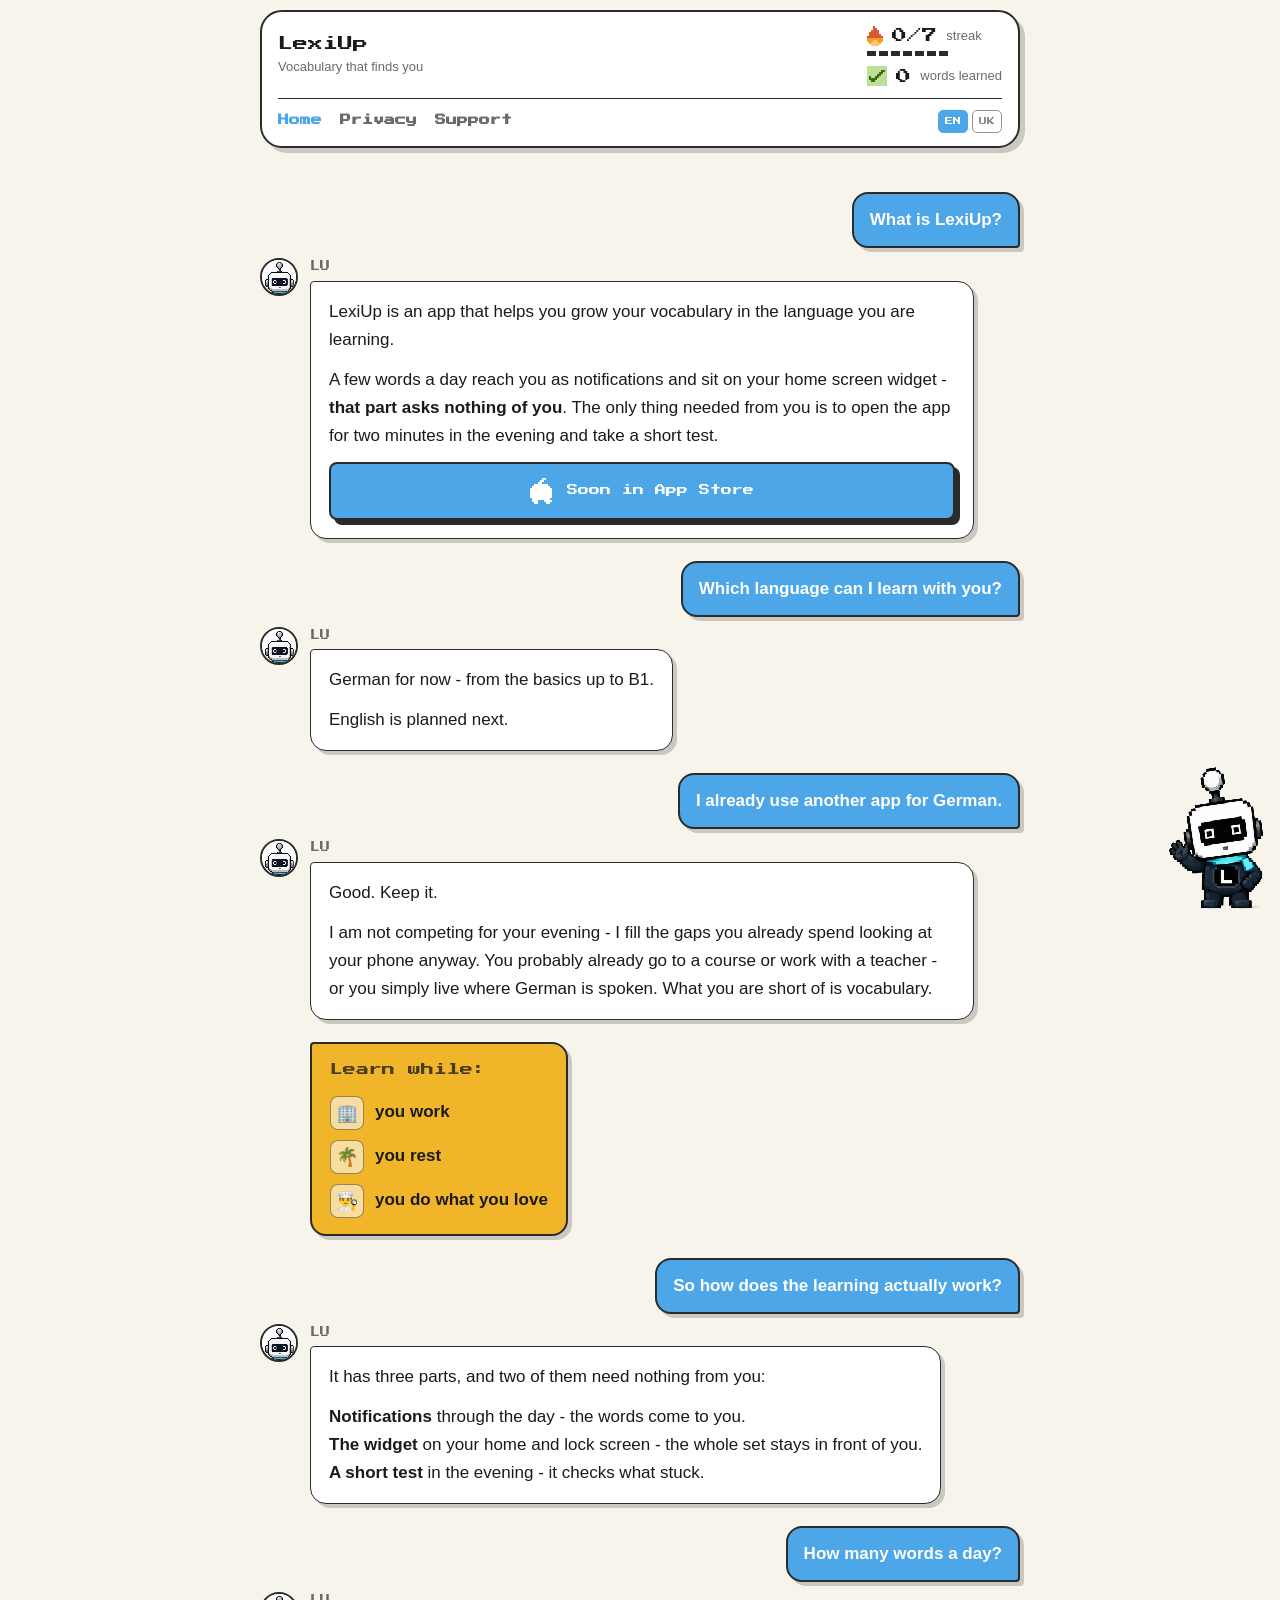
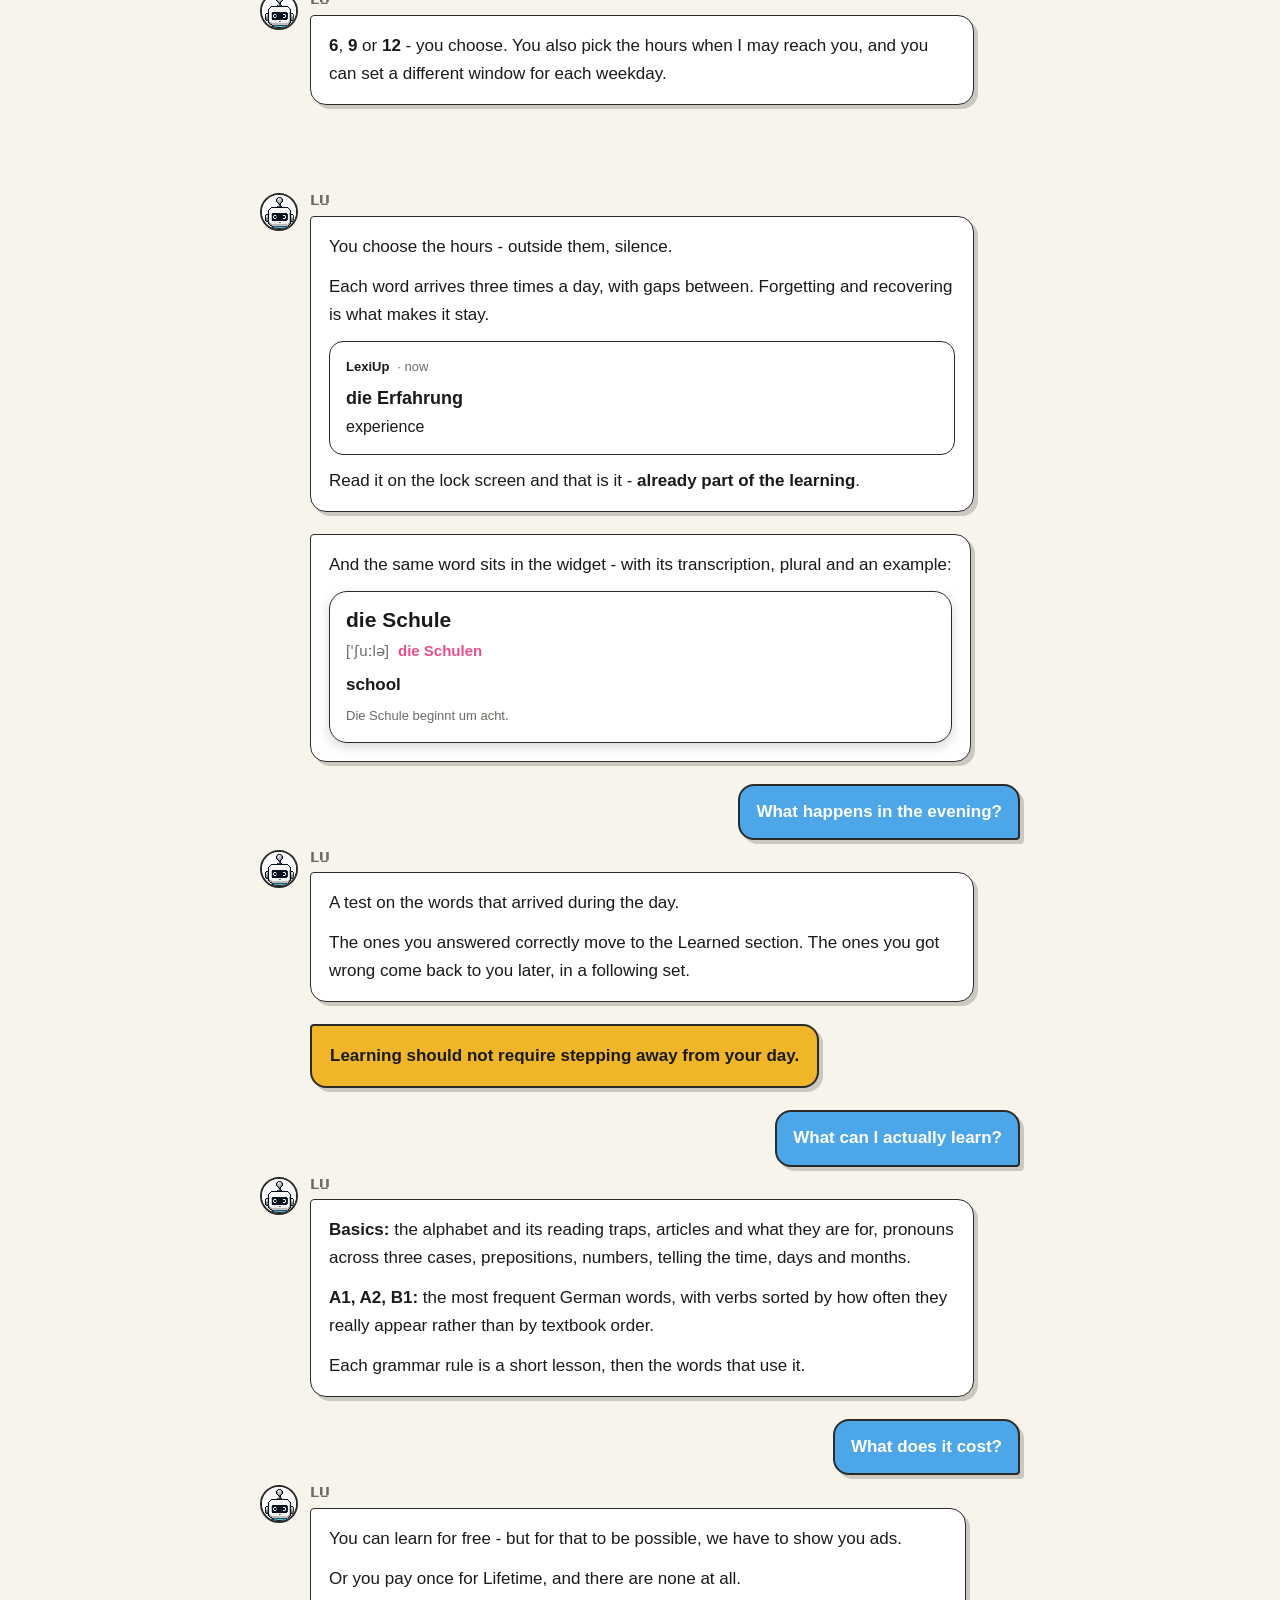
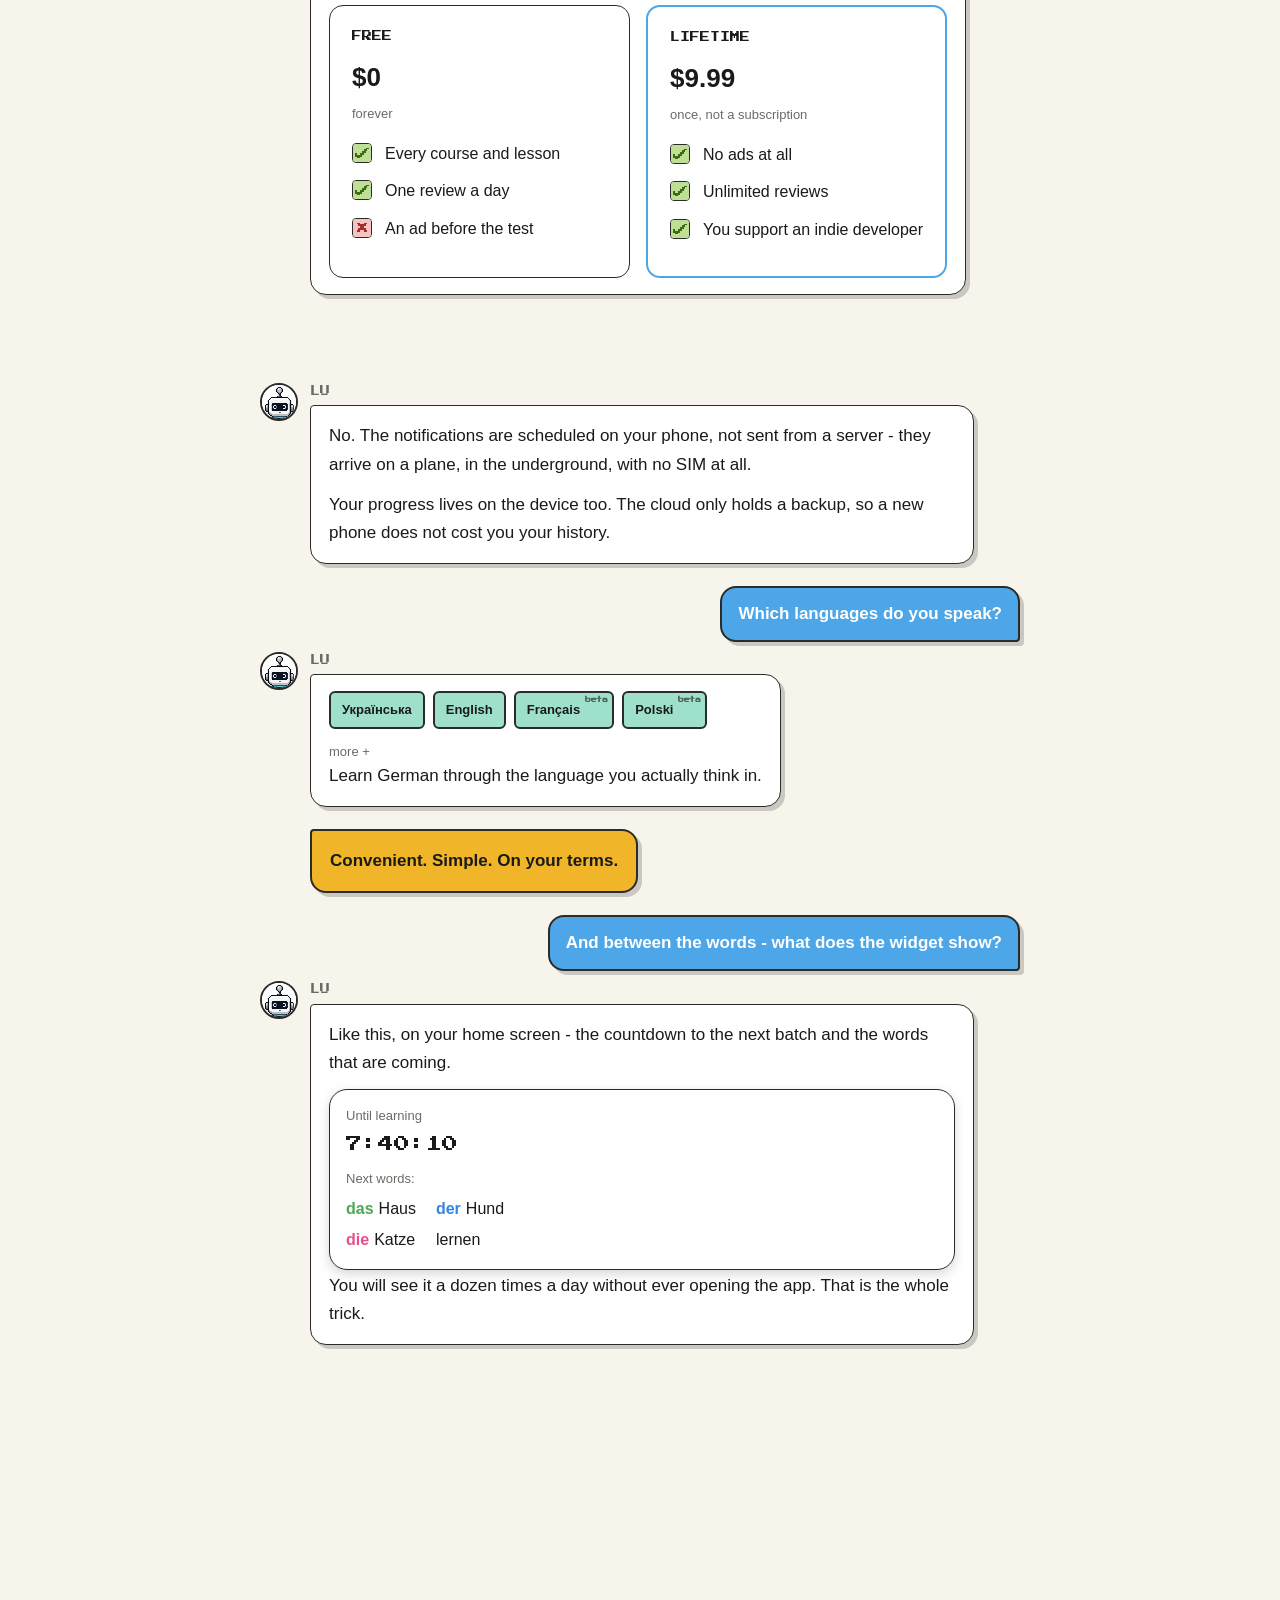
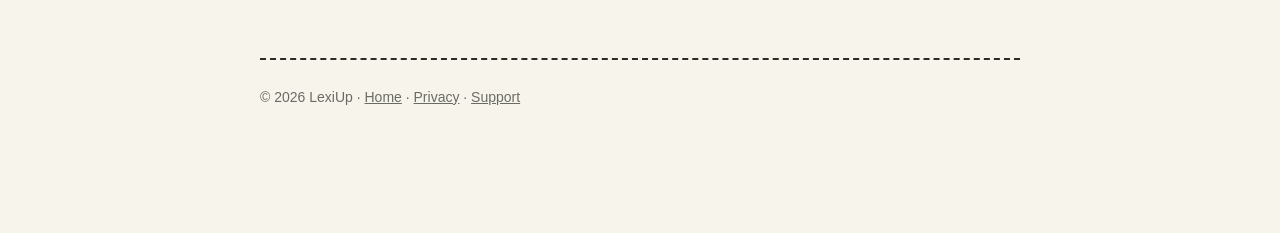
==== commit 50eae76f: "site: repair the stylesheet my own cleanup broke Stripping the class-driven keyframes with regexes l" ====
--- a/index.html
+++ b/index.html
@@ -391,25 +391,27 @@
    sway is the only motion on the page. */
 footer { position: relative; padding-right: 150px; padding-bottom: 34px; }
 
-/* Back to the screen's corner - it framed him better than the footer did.
-   Fixed, so he stays in the corner while the conversation scrolls past. */
+/* LU keeps the bottom-right corner of the window and floats above the
+   thread. The squash, the dash and the landing are played from script -
+   see the page's poke handler - so nothing here can outweigh them. */
 .footsig {
     position: fixed;
     right: -26px;
     bottom: -24px;
     width: 168px;
     z-index: 5;
+    cursor: pointer;
+    -webkit-tap-highlight-color: transparent;
     transition: transform .44s cubic-bezier(.45, 0, .55, 1);
 }
 
-/* The sway lives on the image so the wrapper's transform is free for the
-   escape - two animations on one element would fight. */
-.footsig img { transform-origin: bottom center; }
-
-/* Each pose sways on its own, mirrored, so the left one leans into the page
-   the way the right one does. Stated per pose rather than on the shared
-   selector - the later .footsig img rule made that ambiguous. */
-.footsig img { animation: lu-sway 4.5s ease-in-out infinite; }
+.footsig img {
+    display: block;
+    width: 100%;
+    image-rendering: pixelated;
+    transform-origin: bottom center;
+    animation: lu-sway 4.5s ease-in-out infinite;
+}
 
 /* Two poses, one per side. Both ship in the markup so the swap has nothing
    to load at the moment he lands. */
@@ -417,48 +419,19 @@
 .footsig.left .lu-r { display: none; }
 .footsig.left .lu-l { display: block; }
 
-/* Second post: the other bottom corner. Two only, so it reads as a dash
-   from one side to the other rather than random hopping. */
+/* The other post. Two only, so it reads as a dash across rather than
+   random hopping. */
 .footsig.left { left: -26px; right: auto; }
 
-/* Off through the side edge, then back in from the opposite one. Both
-   classes want the same offsets: leaving right and arriving from the right
-   are the same position. */
+/* Out through the side edge and in from the opposite one: leaving right and
+   arriving from the right are the same offset. */
 .footsig.escaping, .footsig.entering { transform: translateX(190%); }
 .footsig.left.escaping, .footsig.left.entering { transform: translateX(-190%); }
 .footsig.no-anim { transition: none; }
 
-/* Smear on the way out: he crouches, then stretches along the direction of
-   travel and blurs, the way a sprite reads as fast. */
-
-
-
-    55%  { transform: scale(1.32, .84);   filter: blur(1.5px); }
-    100% { transform: scale(1.55, .74);   filter: blur(3px); }
-}
-
-/* And settles on arrival instead of appearing rigid. */
-
-
-/* Lands stretched, squashes on impact, then springs back - the same
-   language as the poke, so arriving and being poked feel like one character. */
-
-    72%  { transform: scale(1.06, .95); }
-    100% { transform: scale(1, 1); }
-}
-
-.footsig img { display: block; width: 100%; image-rendering: pixelated; }
-
-/* Tap him and he says something. The bubble is a plain sibling, hidden until
-   JS shows it - with JS off he is simply a picture. */
-.footsig { cursor: pointer; -webkit-tap-highlight-color: transparent; }
-/* Both poses, and specific enough to beat the per-pose sway: on the left
-   that rule is three classes deep and was winning. */
-
-
-
-    70%  { transform: scale(.97, 1.04); }
-    100% { transform: scale(1, 1); }
+@keyframes lu-sway {
+    0%, 100% { transform: rotate(-3.5deg); }
+    50%      { transform: rotate(3.5deg); }
 }
 
 .lusay {
@@ -501,11 +474,8 @@
     50%      { transform: rotate(3.5deg); }
 }
 
-
-}
-
 @media (prefers-reduced-motion: reduce) {
-    .footsig img { animation: none !important; filter: none !important; }
+    .footsig img { animation: none; }
     .footsig { transition: none; }
 }
 
